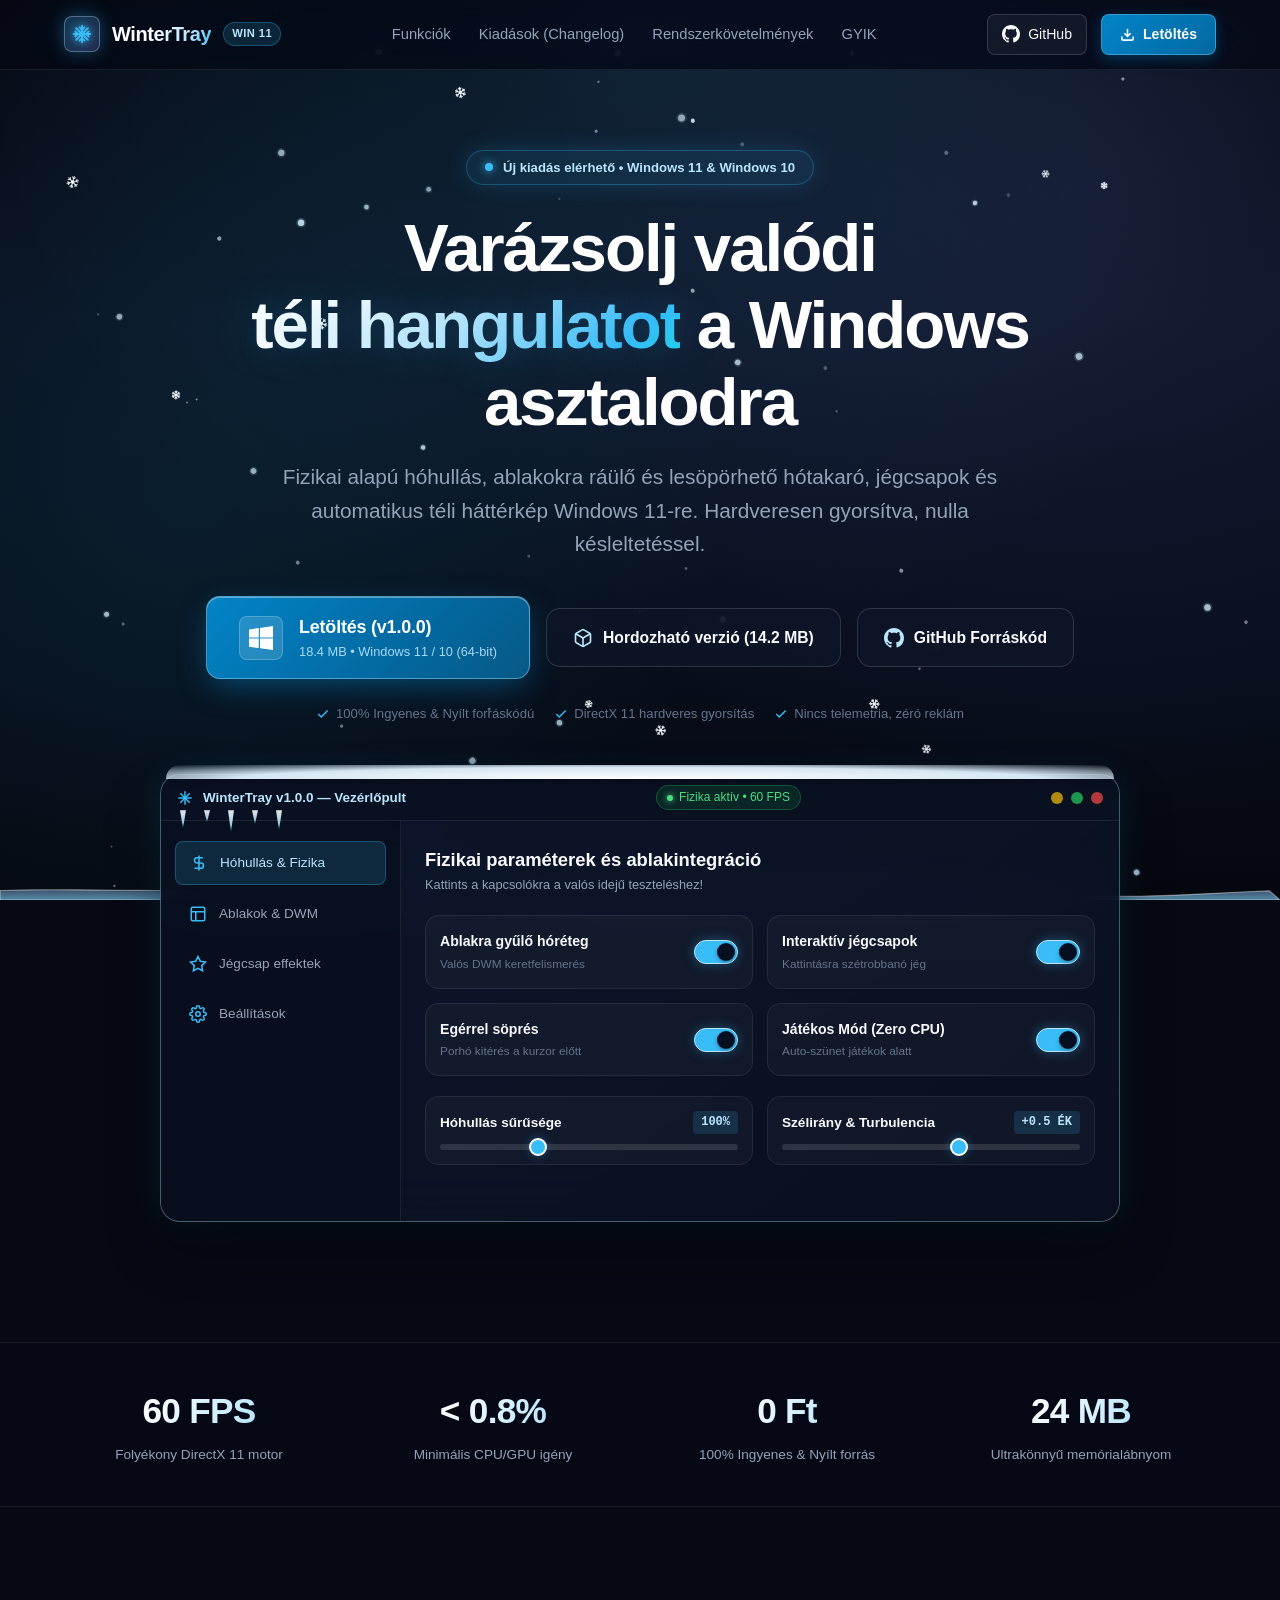
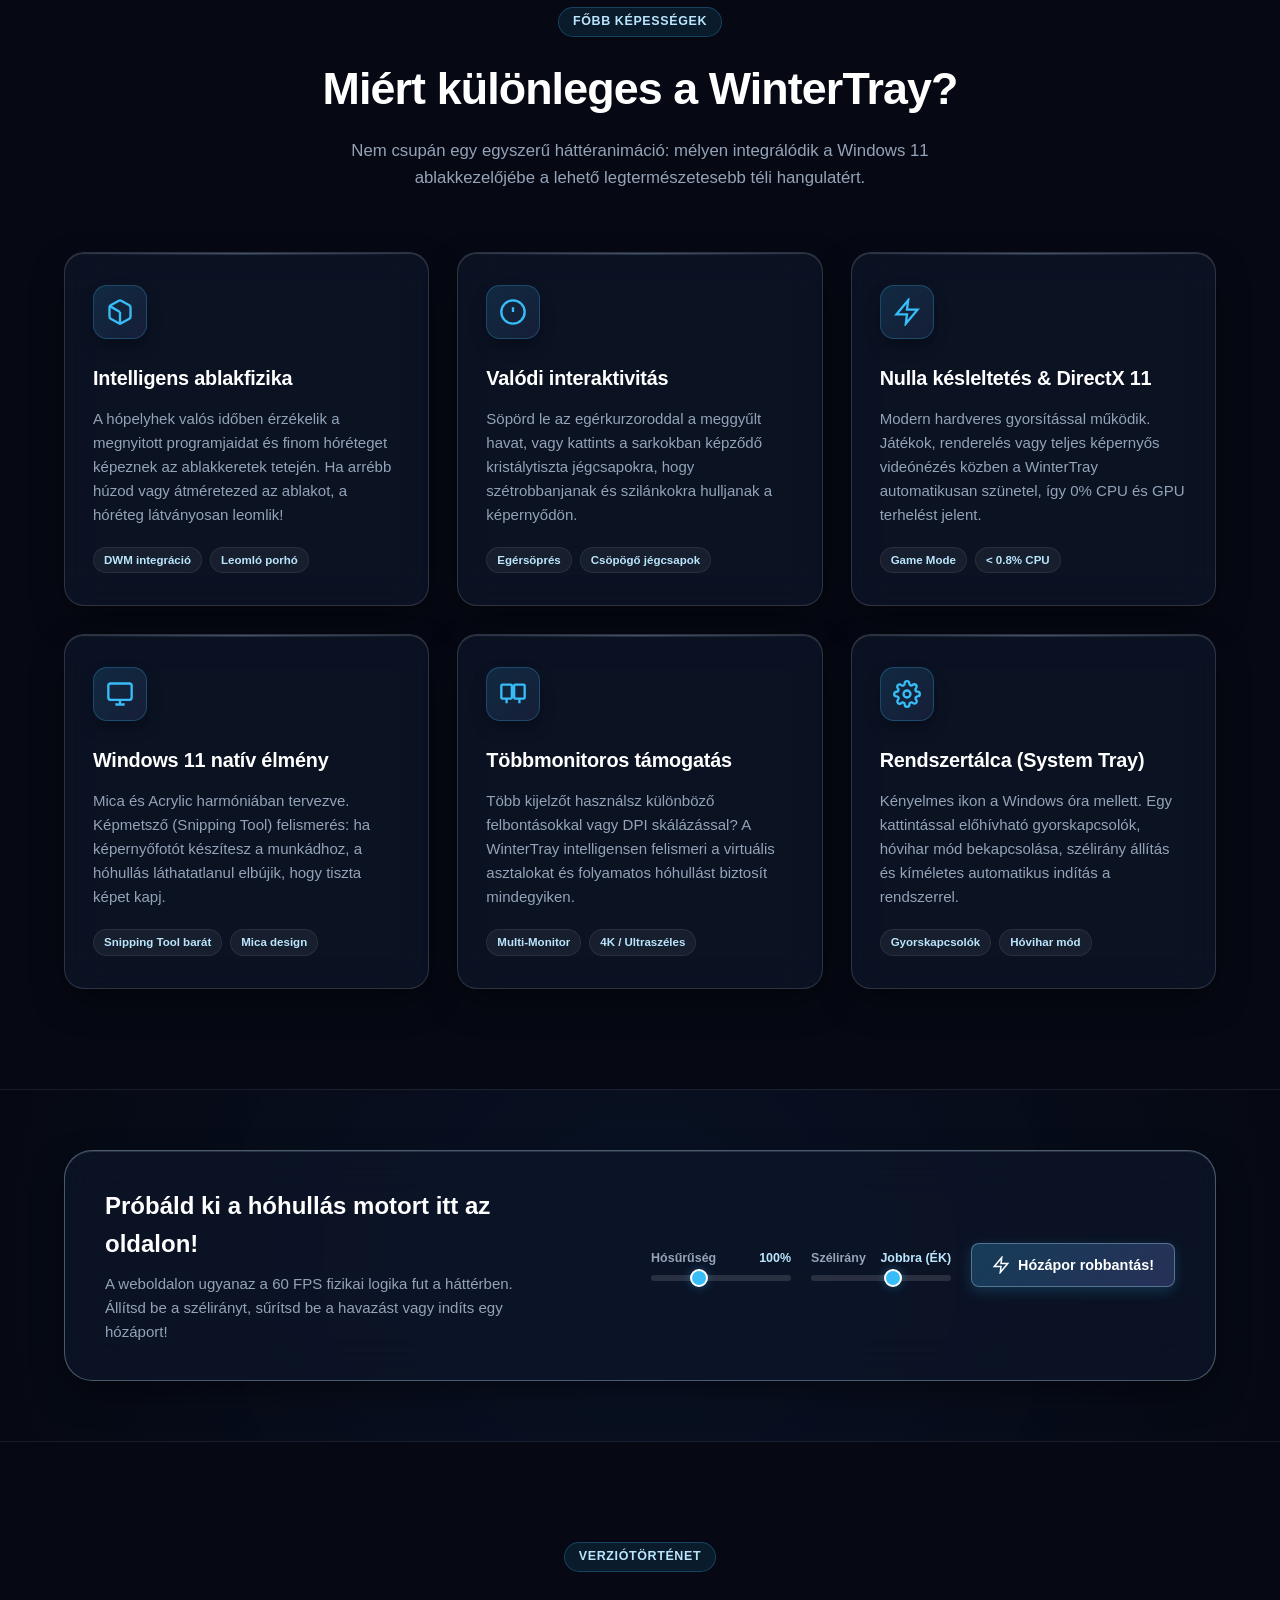
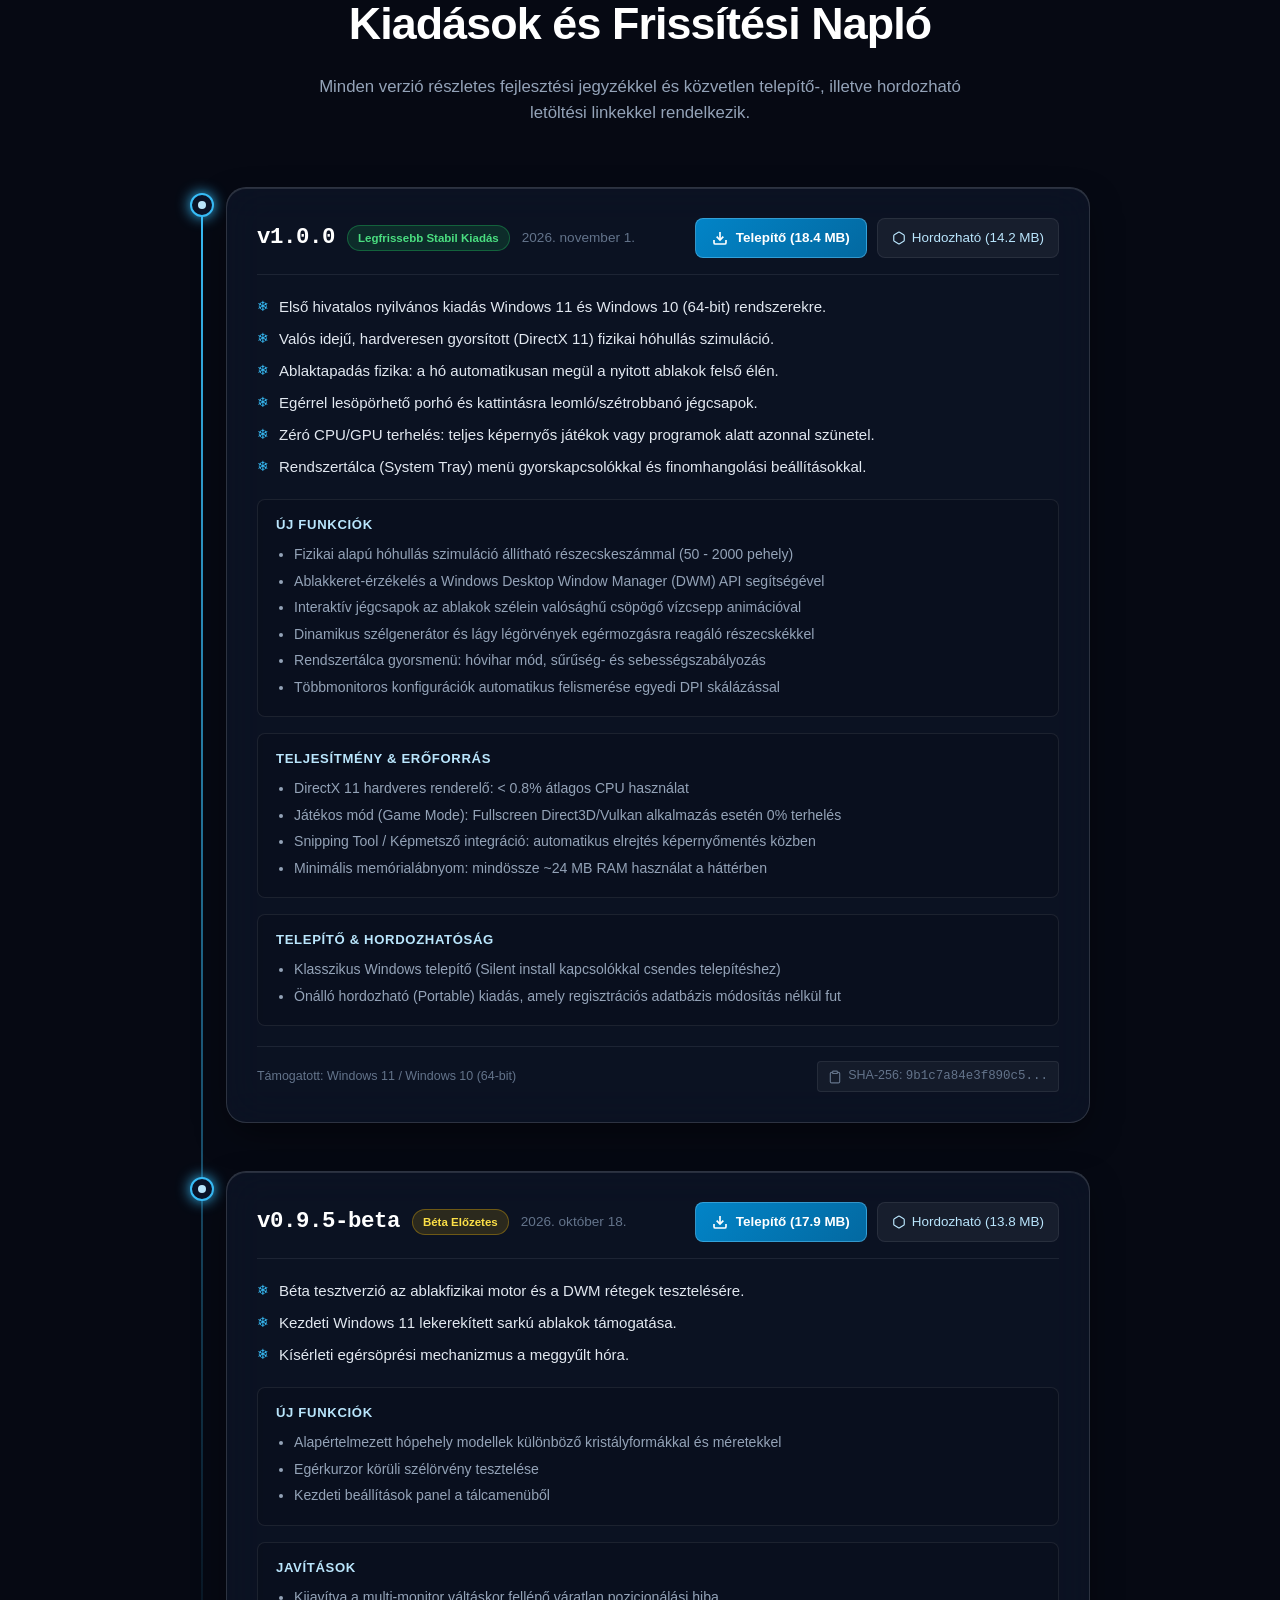
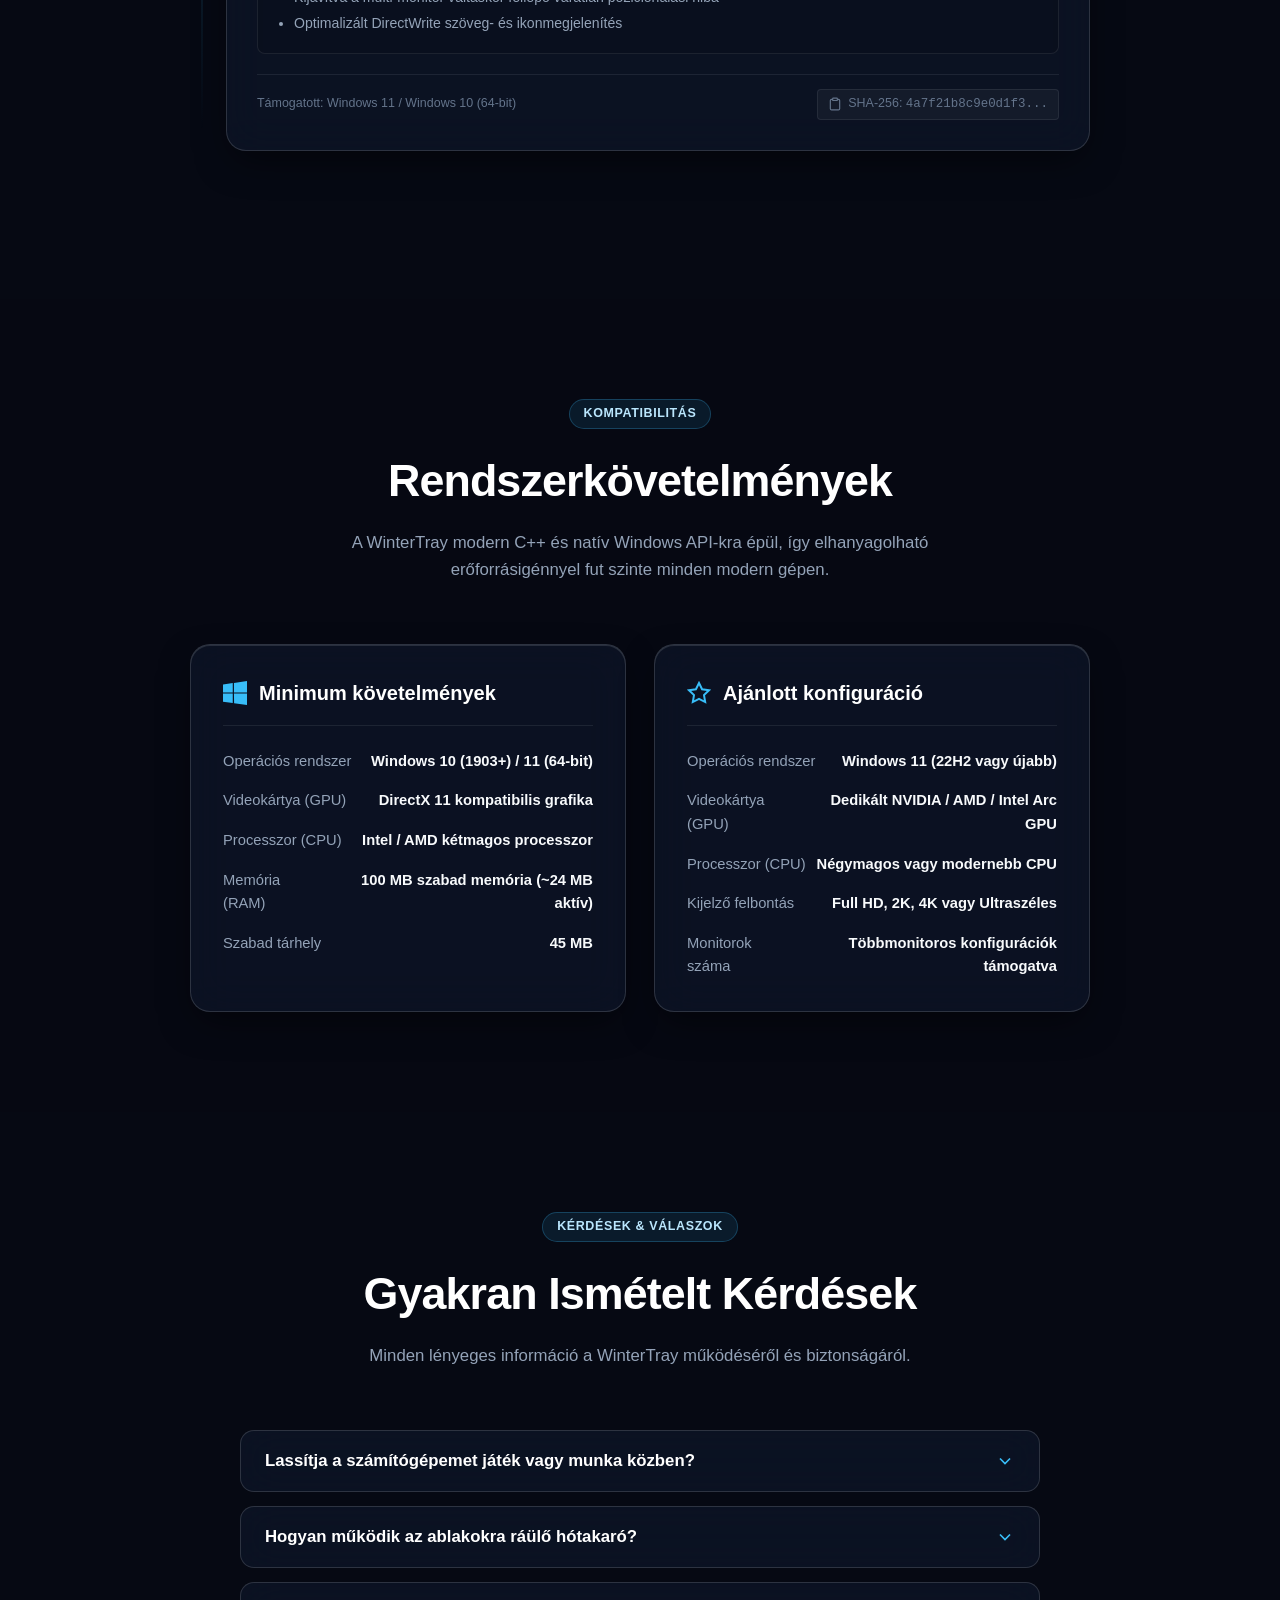
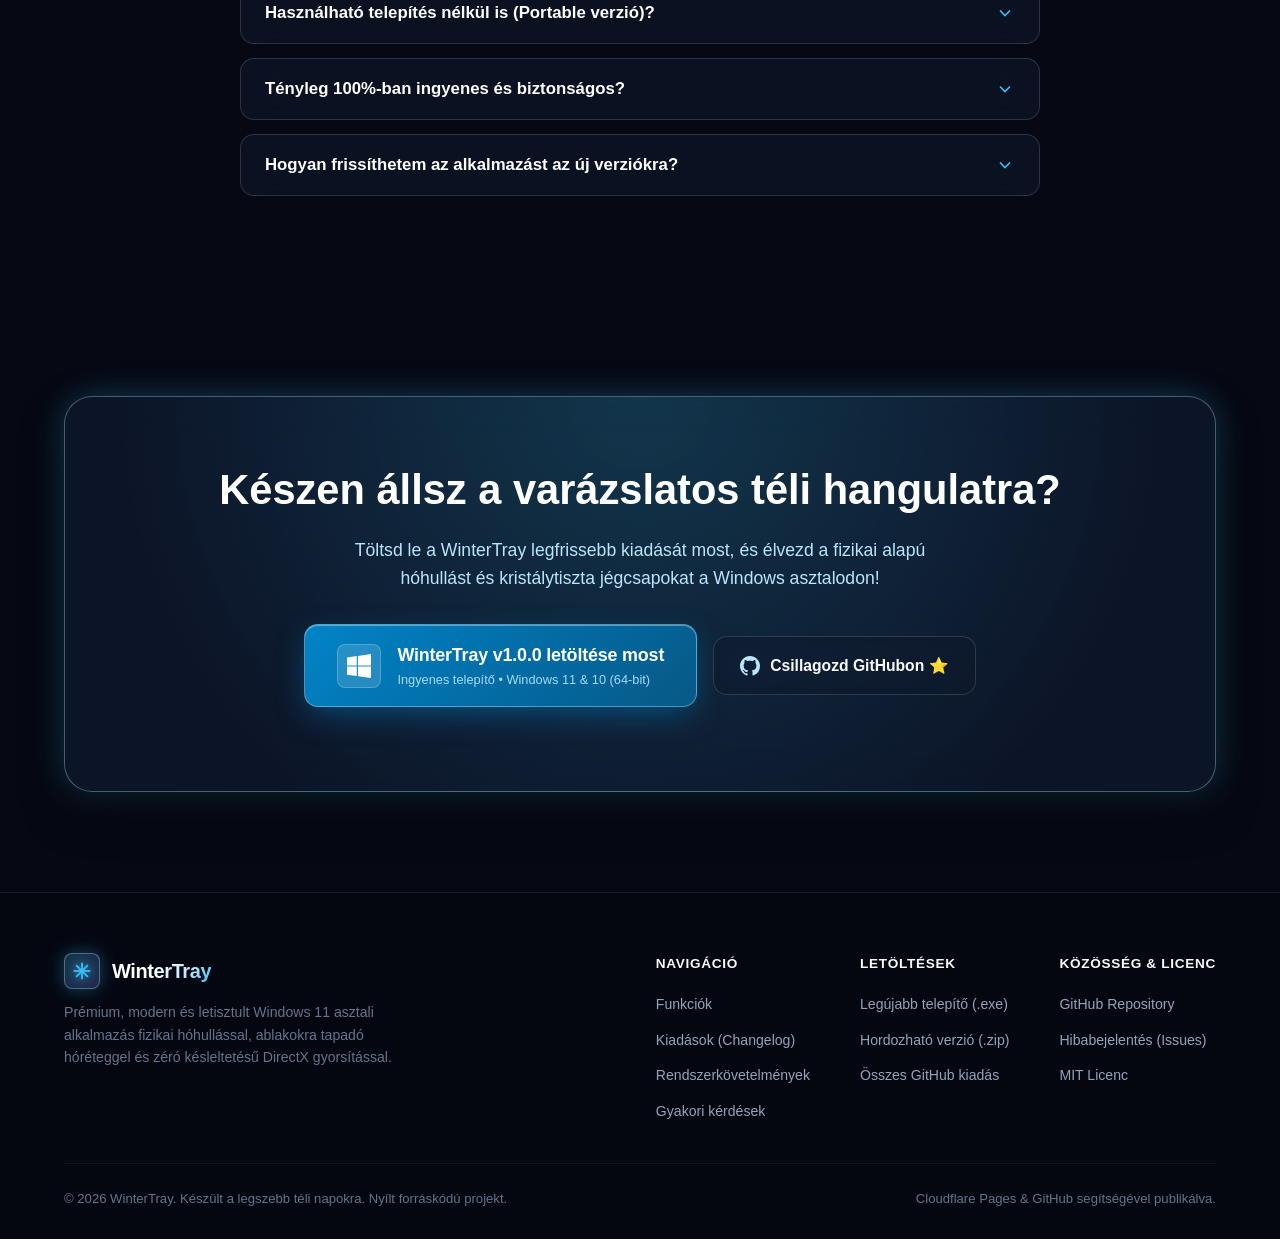
==== index.html @ d333d908 "Initial commit: WinterTray premium showcase and download website" ====
<!DOCTYPE html>
<html lang="hu">
<head>
  <meta charset="UTF-8">
  <meta name="viewport" content="width=device-width, initial-scale=1.0">
  <title>WinterTray — Varázsolj valódi téli hangulatot a Windows asztalodra | Windows 11</title>
  <meta name="description" content="Prémium Windows 11 desktop alkalmazás. Fizikai alapú hóhullás, ablakokra ráülő és lesöpörhető hótakaró, jégcsapok és automatikus téli hangulat. DirectX 11 hardveres gyorsítással, 100% ingyenesen.">
  <meta name="keywords" content="WinterTray, Windows 11 snow app, hóhullás asztalon, téli háttér, DirectX hó, desktop snow, Windows 10 hó, ablakfizika">
  <meta name="author" content="WinterTray Team">

  <!-- Open Graph / Közösségi média -->
  <meta property="og:type" content="website">
  <meta property="og:title" content="WinterTray — Varázsolj valódi téli hangulatot a Windows asztalodra">
  <meta property="og:description" content="Fizikai alapú hóhullás, ablakokra ráülő és lesöpörhető hótakaró, jégcsapok és zéró terhelés játékok alatt.">
  <meta property="og:url" content="https://github.com/baboy0715/wintertray_web">
  <meta property="og:image" content="https://raw.githubusercontent.com/baboy0715/wintertray_web/main/preview.png">
  <meta name="theme-color" content="#060913">

  <!-- Favicon (SVG Hópehely) -->
  <link rel="icon" type="image/svg+xml" href="data:image/svg+xml,%3Csvg xmlns='http://www.w3.org/2000/svg' viewBox='0 0 24 24' fill='none' stroke='%2338bdf8' stroke-width='2' stroke-linecap='round' stroke-linejoin='round'%3E%3Cline x1='12' y1='2' x2='12' y2='22'%3E%3C/line%3E%3Cline x1='2' y1='12' x2='22' y2='12'%3E%3C/line%3E%3Cline x1='4.93' y1='4.93' x2='19.07' y2='19.07'%3E%3C/line%3E%3Cline x1='19.07' y1='4.93' x2='4.93' y2='19.07'%3E%3C/line%3E%3C/svg%3E">

  <!-- Google Fonts: Inter -->
  <link rel="preconnect" href="https://fonts.googleapis.com">
  <link rel="preconnect" href="https://fonts.gstatic.com" crossorigin>
  <link href="https://fonts.googleapis.com/css2?family=Inter:wght@300;400;500;600;700;800&family=JetBrains+Mono:wght@400;600&display=swap" rel="stylesheet">

  <link rel="stylesheet" href="style.css">
</head>
<body>

  <!-- Interaktív 60 FPS HTML5 Canvas háttér-hóhullás -->
  <canvas id="snow-canvas" aria-hidden="true"></canvas>

  <div class="content-wrapper">

    <!-- =========================================================================
         FEJLÉC / NAVIGÁCIÓ
         ========================================================================= -->
    <header class="site-header">
      <div class="container nav-container">
        <a href="#" class="brand-logo" aria-label="WinterTray Főoldal">
          <div class="logo-icon-wrapper">
            <svg viewBox="0 0 24 24" fill="none" stroke="currentColor" stroke-width="2.2" stroke-linecap="round" stroke-linejoin="round">
              <line x1="12" y1="2" x2="12" y2="22"></line>
              <line x1="2" y1="12" x2="22" y2="12"></line>
              <line x1="4.93" y1="4.93" x2="19.07" y2="19.07"></line>
              <line x1="19.07" y1="4.93" x2="4.93" y2="19.07"></line>
              <polyline points="9 4 12 7 15 4"></polyline>
              <polyline points="9 20 12 17 15 20"></polyline>
              <polyline points="4 9 7 12 4 15"></polyline>
              <polyline points="20 9 17 12 20 15"></polyline>
            </svg>
          </div>
          <span class="brand-name">WinterTray</span>
          <span class="brand-badge">Win 11</span>
        </a>

        <nav>
          <ul class="nav-menu" id="nav-menu">
            <li><a href="#features" class="nav-link">Funkciók</a></li>
            <li><a href="#changelog" class="nav-link">Kiadások (Changelog)</a></li>
            <li><a href="#requirements" class="nav-link">Rendszerkövetelmények</a></li>
            <li><a href="#faq" class="nav-link">GYIK</a></li>
          </ul>
        </nav>

        <div class="nav-actions">
          <a href="https://github.com/baboy0715/wintertray_web" target="_blank" rel="noopener" class="btn-github" title="Forráskód a GitHubon">
            <svg width="18" height="18" viewBox="0 0 24 24" fill="currentColor">
              <path d="M12 0C5.37 0 0 5.37 0 12c0 5.31 3.435 9.795 8.205 11.385.6.105.825-.255.825-.57 0-.285-.015-1.23-.015-2.235-3.015.555-3.795-.735-4.035-1.41-.135-.345-.72-1.41-1.23-1.695-.42-.225-1.02-.78-.015-.795.945-.015 1.62.87 1.845 1.23 1.08 1.815 2.805 1.305 3.495.99.105-.78.42-1.305.765-1.605-2.67-.3-5.46-1.335-5.46-5.925 0-1.305.465-2.385 1.23-3.225-.12-.3-.54-1.53.12-3.18 0 0 1.005-.315 3.3 1.23.96-.27 1.98-.405 3-.405s2.04.135 3 .405c2.295-1.56 3.3-1.23 3.3-1.23.66 1.65.24 2.88.12 3.18.765.84 1.23 1.905 1.23 3.225 0 4.605-2.805 5.625-5.475 5.925.435.375.81 1.095.81 2.22 0 1.605-.015 2.895-.015 3.3 0 .315.225.69.825.57A12.02 12.02 0 0024 12c0-6.63-5.37-12-12-12z"/>
            </svg>
            <span>GitHub</span>
          </a>
          <a href="#changelog" id="nav-download-btn" class="btn-nav-download">
            <svg width="15" height="15" viewBox="0 0 24 24" fill="none" stroke="currentColor" stroke-width="2.5">
              <path d="M21 15v4a2 2 0 0 1-2 2H5a2 2 0 0 1-2-2v-4"></path>
              <polyline points="7 10 12 15 17 10"></polyline>
              <line x1="12" y1="15" x2="12" y2="3"></line>
            </svg>
            <span>Letöltés</span>
          </a>
          <button class="mobile-toggle" id="mobile-menu-toggle" aria-label="Menü megnyitása">
            <svg width="22" height="22" viewBox="0 0 24 24" fill="none" stroke="currentColor" stroke-width="2">
              <line x1="3" y1="12" x2="21" y2="12"></line>
              <line x1="3" y1="6" x2="21" y2="6"></line>
              <line x1="3" y1="18" x2="21" y2="18"></line>
            </svg>
          </button>
        </div>
      </div>
    </header>

    <!-- =========================================================================
         HERO BLOKK
         ========================================================================= -->
    <main>
      <section class="hero-section">
        <div class="container">
          <div class="hero-badge-wrapper">
            <div class="hero-pill">
              <span class="pill-pulse"></span>
              <span>Új kiadás elérhető • Windows 11 &amp; Windows 10</span>
            </div>
          </div>

          <h1 class="hero-title">
            Varázsolj valódi <span class="gradient-text">téli hangulatot</span> a Windows asztalodra
          </h1>

          <p class="hero-subtitle">
            Fizikai alapú hóhullás, ablakokra ráülő és lesöpörhető hótakaró, jégcsapok és automatikus téli háttérkép Windows 11-re. Hardveresen gyorsítva, nulla késleltetéssel.
          </p>

          <!-- Fő letöltési gombok -->
          <div class="hero-cta-group">
            <a href="https://github.com/baboy0715/wintertray_web/releases/download/v1.0.0/WinterTray-Setup.exe" id="hero-download-btn" class="btn-primary-download">
              <div class="download-icon-box">
                <!-- Windows Logo -->
                <svg viewBox="0 0 24 24" fill="currentColor">
                  <path d="M0 3.449L9.75 2.1v9.451H0m10.949-9.602L24 0v11.4H10.949M0 12.6h9.75v9.451L0 20.699M10.949 12.6H24V24l-12.901-1.8"/>
                </svg>
              </div>
              <div class="download-text-box">
                <span class="download-label" id="hero-version-label">Letöltés (v1.0.0)</span>
                <span class="download-meta" id="hero-size-label">18.4 MB • Windows 11 / 10 (64-bit)</span>
              </div>
            </a>

            <a href="https://github.com/baboy0715/wintertray_web/releases/download/v1.0.0/WinterTray-Portable.zip" id="hero-portable-btn" class="btn-secondary" title="Nem igényel telepítést, hordozható ZIP archívum">
              <svg viewBox="0 0 24 24" fill="none" stroke="currentColor" stroke-width="2">
                <path d="M21 16V8a2 2 0 0 0-1-1.73l-7-4a2 2 0 0 0-2 0l-7 4A2 2 0 0 0 3 8v8a2 2 0 0 0 1 1.73l7 4a2 2 0 0 0 2 0l7-4A2 2 0 0 0 21 16z"></path>
                <polyline points="3.27 6.96 12 12.01 20.73 6.96"></polyline>
                <line x1="12" y1="22.08" x2="12" y2="12"></line>
              </svg>
              <span>Hordozható verzió <span id="hero-portable-size">(14.2 MB)</span></span>
            </a>

            <a href="https://github.com/baboy0715/wintertray_web" target="_blank" rel="noopener" class="btn-secondary">
              <svg viewBox="0 0 24 24" fill="currentColor">
                <path d="M12 0C5.37 0 0 5.37 0 12c0 5.31 3.435 9.795 8.205 11.385.6.105.825-.255.825-.57 0-.285-.015-1.23-.015-2.235-3.015.555-3.795-.735-4.035-1.41-.135-.345-.72-1.41-1.23-1.695-.42-.225-1.02-.78-.015-.795.945-.015 1.62.87 1.845 1.23 1.08 1.815 2.805 1.305 3.495.99.105-.78.42-1.305.765-1.605-2.67-.3-5.46-1.335-5.46-5.925 0-1.305.465-2.385 1.23-3.225-.12-.3-.54-1.53.12-3.18 0 0 1.005-.315 3.3 1.23.96-.27 1.98-.405 3-.405s2.04.135 3 .405c2.295-1.56 3.3-1.23 3.3-1.23.66 1.65.24 2.88.12 3.18.765.84 1.23 1.905 1.23 3.225 0 4.605-2.805 5.625-5.475 5.925.435.375.81 1.095.81 2.22 0 1.605-.015 2.895-.015 3.3 0 .315.225.69.825.57A12.02 12.02 0 0024 12c0-6.63-5.37-12-12-12z"/>
              </svg>
              <span>GitHub Forráskód</span>
            </a>
          </div>

          <div class="hero-quick-meta">
            <span>
              <svg viewBox="0 0 24 24" fill="none" stroke="currentColor" stroke-width="2.5"><polyline points="20 6 9 17 4 12"></polyline></svg>
              100% Ingyenes &amp; Nyílt forráskódú
            </span>
            <span>
              <svg viewBox="0 0 24 24" fill="none" stroke="currentColor" stroke-width="2.5"><polyline points="20 6 9 17 4 12"></polyline></svg>
              DirectX 11 hardveres gyorsítás
            </span>
            <span>
              <svg viewBox="0 0 24 24" fill="none" stroke="currentColor" stroke-width="2.5"><polyline points="20 6 9 17 4 12"></polyline></svg>
              Nincs telemetria, zéró reklám
            </span>
          </div>

          <!-- =========================================================================
               WINDOWS 11 ALKALMAZÁS MOCK-UP KERET
               ========================================================================= -->
          <div class="mockup-wrapper">
            <!-- Valósághű hótakaró és jégcsap rétegek a mockupon -->
            <div class="snow-cap" title="Valós időben az ablakok tetején megülő hóréteg"></div>
            <div class="icicles-decor" title="Kattints a jégcsapokra!">
              <div class="icicle"></div>
              <div class="icicle"></div>
              <div class="icicle"></div>
              <div class="icicle"></div>
              <div class="icicle"></div>
            </div>

            <div class="app-mockup">
              <!-- Windows 11 Fejléc -->
              <div class="mockup-titlebar">
                <div class="titlebar-brand">
                  <svg viewBox="0 0 24 24" fill="none" stroke="currentColor" stroke-width="2.2">
                    <line x1="12" y1="2" x2="12" y2="22"></line>
                    <line x1="2" y1="12" x2="22" y2="12"></line>
                    <line x1="4.93" y1="4.93" x2="19.07" y2="19.07"></line>
                    <line x1="19.07" y1="4.93" x2="4.93" y2="19.07"></line>
                  </svg>
                  <span>WinterTray v1.0.0 — Vezérlőpult</span>
                </div>
                <div class="titlebar-status">
                  <span class="status-dot"></span>
                  <span>Fizika aktív • 60 FPS</span>
                </div>
                <div class="caption-buttons">
                  <div class="caption-btn minimize"></div>
                  <div class="caption-btn maximize"></div>
                  <div class="caption-btn close"></div>
                </div>
              </div>

              <!-- Mockup Belső -->
              <div class="mockup-body">
                <aside class="mockup-sidebar">
                  <div class="sidebar-item active">
                    <svg viewBox="0 0 24 24" fill="none" stroke="currentColor" stroke-width="2"><path d="M12 2v20M17 5H9.5a3.5 3.5 0 0 0 0 7h5a3.5 3.5 0 0 1 0 7H6"/></svg>
                    <span>Hóhullás &amp; Fizika</span>
                  </div>
                  <div class="sidebar-item">
                    <svg viewBox="0 0 24 24" fill="none" stroke="currentColor" stroke-width="2"><rect x="3" y="3" width="18" height="18" rx="2" ry="2"></rect><line x1="3" y1="9" x2="21" y2="9"></line><line x1="9" y1="21" x2="9" y2="9"></line></svg>
                    <span>Ablakok &amp; DWM</span>
                  </div>
                  <div class="sidebar-item">
                    <svg viewBox="0 0 24 24" fill="none" stroke="currentColor" stroke-width="2"><polygon points="12 2 15.09 8.26 22 9.27 17 14.14 18.18 21.02 12 17.77 5.82 21.02 7 14.14 2 9.27 8.91 8.26 12 2"></polygon></svg>
                    <span>Jégcsap effektek</span>
                  </div>
                  <div class="sidebar-item">
                    <svg viewBox="0 0 24 24" fill="none" stroke="currentColor" stroke-width="2"><circle cx="12" cy="12" r="3"></circle><path d="M19.4 15a1.65 1.65 0 0 0 .33 1.82l.06.06a2 2 0 0 1 0 2.83 2 2 0 0 1-2.83 0l-.06-.06a1.65 1.65 0 0 0-1.82-.33 1.65 1.65 0 0 0-1 1.51V21a2 2 0 0 1-2 2 2 2 0 0 1-2-2v-.09A1.65 1.65 0 0 0 9 19.4a1.65 1.65 0 0 0-1.82.33l-.06.06a2 2 0 0 1-2.83 0 2 2 0 0 1 0-2.83l.06-.06a1.65 1.65 0 0 0 .33-1.82 1.65 1.65 0 0 0-1.51-1H3a2 2 0 0 1-2-2 2 2 0 0 1 2-2h.09A1.65 1.65 0 0 0 4.6 9a1.65 1.65 0 0 0-.33-1.82l-.06-.06a2 2 0 0 1 0-2.83 2 2 0 0 1 2.83 0l.06.06a1.65 1.65 0 0 0 1.82.33H9a1.65 1.65 0 0 0 1-1.51V3a2 2 0 0 1 2-2 2 2 0 0 1 2 2v.09a1.65 1.65 0 0 0 1 1.51 1.65 1.65 0 0 0 1.82-.33l.06-.06a2 2 0 0 1 2.83 0 2 2 0 0 1 0 2.83l-.06.06a1.65 1.65 0 0 0-.33 1.82V9a1.65 1.65 0 0 0 1.51 1H21a2 2 0 0 1 2 2 2 2 0 0 1-2 2h-.09a1.65 1.65 0 0 0-1.51 1z"></path></svg>
                    <span>Beállítások</span>
                  </div>
                </aside>

                <div class="mockup-content">
                  <div class="mockup-header-title">
                    <div>
                      <h4>Fizikai paraméterek és ablakintegráció</h4>
                      <p>Kattints a kapcsolókra a valós idejű teszteléshez!</p>
                    </div>
                  </div>

                  <!-- Windows 11 Fluent Toggles -->
                  <div class="mockup-settings-grid">
                    <div class="setting-card">
                      <div class="setting-info">
                        <span class="setting-name">Ablakra gyűlő hóréteg</span>
                        <span class="setting-desc">Valós DWM keretfelismerés</span>
                      </div>
                      <div class="w11-toggle checked" data-feature="snow-cap" title="Kattints a kapcsolásra">
                        <div class="w11-toggle-thumb"></div>
                      </div>
                    </div>

                    <div class="setting-card">
                      <div class="setting-info">
                        <span class="setting-name">Interaktív jégcsapok</span>
                        <span class="setting-desc">Kattintásra szétrobbanó jég</span>
                      </div>
                      <div class="w11-toggle checked" data-feature="icicles" title="Kattints a kapcsolásra">
                        <div class="w11-toggle-thumb"></div>
                      </div>
                    </div>

                    <div class="setting-card">
                      <div class="setting-info">
                        <span class="setting-name">Egérrel söprés</span>
                        <span class="setting-desc">Porhó kitérés a kurzor előtt</span>
                      </div>
                      <div class="w11-toggle checked" data-feature="mouse-brush" title="Kattints a kapcsolásra">
                        <div class="w11-toggle-thumb"></div>
                      </div>
                    </div>

                    <div class="setting-card">
                      <div class="setting-info">
                        <span class="setting-name">Játékos Mód (Zero CPU)</span>
                        <span class="setting-desc">Auto-szünet játékok alatt</span>
                      </div>
                      <div class="w11-toggle checked" data-feature="game-mode" title="Kattints a kapcsolásra">
                        <div class="w11-toggle-thumb"></div>
                      </div>
                    </div>
                  </div>

                  <!-- Interaktív Csúszkák -->
                  <div class="mockup-settings-grid">
                    <div class="slider-control-card">
                      <div class="slider-top-row">
                        <span>Hóhullás sűrűsége</span>
                        <span class="slider-val-tag" id="mockup-speed-val">100%</span>
                      </div>
                      <input type="range" class="w11-slider" id="mockup-speed-slider" min="0.3" max="2.5" step="0.1" value="1.0">
                    </div>

                    <div class="slider-control-card">
                      <div class="slider-top-row">
                        <span>Szélirány &amp; Turbulencia</span>
                        <span class="slider-val-tag" id="mockup-wind-val">+0.5 ÉK</span>
                      </div>
                      <input type="range" class="w11-slider" id="mockup-wind-slider" min="-3.0" max="3.0" step="0.2" value="0.5">
                    </div>
                  </div>

                </div>
              </div>
            </div>
          </div>

        </div>
      </section>

      <!-- =========================================================================
           METRIKA / STATISZTIKA SÁV
           ========================================================================= -->
      <section class="stats-strip">
        <div class="container">
          <div class="stats-grid">
            <div class="stat-item">
              <span class="stat-number">60 FPS</span>
              <span class="stat-desc">Folyékony DirectX 11 motor</span>
            </div>
            <div class="stat-item">
              <span class="stat-number">&lt; 0.8%</span>
              <span class="stat-desc">Minimális CPU/GPU igény</span>
            </div>
            <div class="stat-item">
              <span class="stat-number">0 Ft</span>
              <span class="stat-desc">100% Ingyenes &amp; Nyílt forrás</span>
            </div>
            <div class="stat-item">
              <span class="stat-number">24 MB</span>
              <span class="stat-desc">Ultrakönnyű memórialábnyom</span>
            </div>
          </div>
        </div>
      </section>

      <!-- =========================================================================
           FUNKCIÓK SZEKCIÓ (GLASSMORPHISM KÁRTYÁK)
           ========================================================================= -->
      <section id="features" class="section-padding">
        <div class="container">
          <div class="section-header">
            <div class="section-pill">Főbb képességek</div>
            <h2 class="section-title">Miért különleges a WinterTray?</h2>
            <p class="section-subtitle">
              Nem csupán egy egyszerű háttéranimáció: mélyen integrálódik a Windows 11 ablakkezelőjébe a lehető legtermészetesebb téli hangulatért.
            </p>
          </div>

          <div class="features-grid">
            <!-- 1. Intelligens fizika -->
            <div class="feature-card">
              <div class="feature-icon-wrapper">
                <svg viewBox="0 0 24 24" fill="none" stroke="currentColor" stroke-width="2">
                  <path d="M21 16V8a2 2 0 0 0-1-1.73l-7-4a2 2 0 0 0-2 0l-7 4A2 2 0 0 0 3 8v8a2 2 0 0 0 1 1.73l7 4a2 2 0 0 0 2 0l7-4A2 2 0 0 0 21 16z"></path>
                  <line x1="3.27" y1="6.96" x2="12" y2="12.01"></line>
                  <line x1="12" y1="22.08" x2="12" y2="12"></line>
                </svg>
              </div>
              <h3>Intelligens ablakfizika</h3>
              <p>
                A hópelyhek valós időben érzékelik a megnyitott programjaidat és finom hóréteget képeznek az ablakkeretek tetején. Ha arrébb húzod vagy átméretezed az ablakot, a hóréteg látványosan leomlik!
              </p>
              <div class="feature-tag-list">
                <span class="feature-tag">DWM integráció</span>
                <span class="feature-tag">Leomló porhó</span>
              </div>
            </div>

            <!-- 2. Interaktivitás -->
            <div class="feature-card">
              <div class="feature-icon-wrapper">
                <svg viewBox="0 0 24 24" fill="none" stroke="currentColor" stroke-width="2">
                  <circle cx="12" cy="12" r="10"></circle>
                  <line x1="12" y1="8" x2="12" y2="12"></line>
                  <line x1="12" y1="16" x2="12.01" y2="16"></line>
                </svg>
              </div>
              <h3>Valódi interaktivitás</h3>
              <p>
                Söpörd le az egérkurzoroddal a meggyűlt havat, vagy kattints a sarkokban képződő kristálytiszta jégcsapokra, hogy szétrobbanjanak és szilánkokra hulljanak a képernyődön.
              </p>
              <div class="feature-tag-list">
                <span class="feature-tag">Egérsöprés</span>
                <span class="feature-tag">Csöpögő jégcsapok</span>
              </div>
            </div>

            <!-- 3. Nulla késleltetés -->
            <div class="feature-card">
              <div class="feature-icon-wrapper">
                <svg viewBox="0 0 24 24" fill="none" stroke="currentColor" stroke-width="2">
                  <polygon points="13 2 3 14 12 14 11 22 21 10 12 10 13 2"></polygon>
                </svg>
              </div>
              <h3>Nulla késleltetés &amp; DirectX 11</h3>
              <p>
                Modern hardveres gyorsítással működik. Játékok, renderelés vagy teljes képernyős videónézés közben a WinterTray automatikusan szünetel, így 0% CPU és GPU terhelést jelent.
              </p>
              <div class="feature-tag-list">
                <span class="feature-tag">Game Mode</span>
                <span class="feature-tag">&lt; 0.8% CPU</span>
              </div>
            </div>

            <!-- 4. Windows 11 natív élmény -->
            <div class="feature-card">
              <div class="feature-icon-wrapper">
                <svg viewBox="0 0 24 24" fill="none" stroke="currentColor" stroke-width="2">
                  <rect x="2" y="3" width="20" height="14" rx="2" ry="2"></rect>
                  <line x1="8" y1="21" x2="16" y2="21"></line>
                  <line x1="12" y1="17" x2="12" y2="21"></line>
                </svg>
              </div>
              <h3>Windows 11 natív élmény</h3>
              <p>
                Mica és Acrylic harmóniában tervezve. Képmetsző (Snipping Tool) felismerés: ha képernyőfotót készítesz a munkádhoz, a hóhullás láthatatlanul elbújik, hogy tiszta képet kapj.
              </p>
              <div class="feature-tag-list">
                <span class="feature-tag">Snipping Tool barát</span>
                <span class="feature-tag">Mica design</span>
              </div>
            </div>

            <!-- 5. Többmonitoros támogatás -->
            <div class="feature-card">
              <div class="feature-icon-wrapper">
                <svg viewBox="0 0 24 24" fill="none" stroke="currentColor" stroke-width="2">
                  <rect x="2" y="4" width="9" height="12" rx="1"></rect>
                  <rect x="13" y="4" width="9" height="12" rx="1"></rect>
                  <line x1="6.5" y1="16" x2="6.5" y2="20"></line>
                  <line x1="17.5" y1="16" x2="17.5" y2="20"></line>
                </svg>
              </div>
              <h3>Többmonitoros támogatás</h3>
              <p>
                Több kijelzőt használsz különböző felbontásokkal vagy DPI skálázással? A WinterTray intelligensen felismeri a virtuális asztalokat és folyamatos hóhullást biztosít mindegyiken.
              </p>
              <div class="feature-tag-list">
                <span class="feature-tag">Multi-Monitor</span>
                <span class="feature-tag">4K / Ultraszéles</span>
              </div>
            </div>

            <!-- 6. Rendszertálca integráció -->
            <div class="feature-card">
              <div class="feature-icon-wrapper">
                <svg viewBox="0 0 24 24" fill="none" stroke="currentColor" stroke-width="2">
                  <circle cx="12" cy="12" r="3"></circle>
                  <path d="M19.4 15a1.65 1.65 0 0 0 .33 1.82l.06.06a2 2 0 0 1 0 2.83 2 2 0 0 1-2.83 0l-.06-.06a1.65 1.65 0 0 0-1.82-.33 1.65 1.65 0 0 0-1 1.51V21a2 2 0 0 1-2 2 2 2 0 0 1-2-2v-.09A1.65 1.65 0 0 0 9 19.4a1.65 1.65 0 0 0-1.82.33l-.06.06a2 2 0 0 1-2.83 0 2 2 0 0 1 0-2.83l.06-.06a1.65 1.65 0 0 0 .33-1.82 1.65 1.65 0 0 0-1.51-1H3a2 2 0 0 1-2-2 2 2 0 0 1 2-2h.09A1.65 1.65 0 0 0 4.6 9a1.65 1.65 0 0 0-.33-1.82l-.06-.06a2 2 0 0 1 0-2.83 2 2 0 0 1 2.83 0l.06.06a1.65 1.65 0 0 0 1.82.33H9a1.65 1.65 0 0 0 1-1.51V3a2 2 0 0 1 2-2 2 2 0 0 1 2 2v.09a1.65 1.65 0 0 0 1 1.51 1.65 1.65 0 0 0 1.82-.33l.06-.06a2 2 0 0 1 2.83 0 2 2 0 0 1 0 2.83l-.06.06a1.65 1.65 0 0 0-.33 1.82V9a1.65 1.65 0 0 0 1.51 1H21a2 2 0 0 1 2 2 2 2 0 0 1-2 2h-.09a1.65 1.65 0 0 0-1.51 1z"></path>
                </svg>
              </div>
              <h3>Rendszertálca (System Tray)</h3>
              <p>
                Kényelmes ikon a Windows óra mellett. Egy kattintással előhívható gyorskapcsolók, hóvihar mód bekapcsolása, szélirány állítás és kíméletes automatikus indítás a rendszerrel.
              </p>
              <div class="feature-tag-list">
                <span class="feature-tag">Gyorskapcsolók</span>
                <span class="feature-tag">Hóvihar mód</span>
              </div>
            </div>
          </div>
        </div>
      </section>

      <!-- =========================================================================
           INTERAKTÍV HÓ-JÁTSZÓTÉR (SNOW PLAYGROUND)
           ========================================================================= -->
      <section class="playground-section">
        <div class="container">
          <div class="playground-card">
            <div class="playground-info">
              <h3>Próbáld ki a hóhullás motort itt az oldalon!</h3>
              <p>
                A weboldalon ugyanaz a 60 FPS fizikai logika fut a háttérben. Állítsd be a szélirányt, sűrítsd be a havazást vagy indíts egy hózáport!
              </p>
            </div>

            <div class="playground-controls">
              <div class="pg-control-group">
                <span class="pg-control-label">
                  <span>Hósűrűség</span>
                  <span id="pg-density-val" style="color: var(--ice-light);">100%</span>
                </span>
                <input type="range" class="w11-slider" id="pg-density" min="0.3" max="2.5" step="0.1" value="1.0">
              </div>

              <div class="pg-control-group">
                <span class="pg-control-label">
                  <span>Szélirány</span>
                  <span id="pg-wind-val" style="color: var(--ice-light);">Jobbra (ÉK)</span>
                </span>
                <input type="range" class="w11-slider" id="pg-wind" min="-3.0" max="3.0" step="0.2" value="0.5">
              </div>

              <button id="btn-trigger-flurry" class="btn-flurry">
                <svg width="18" height="18" viewBox="0 0 24 24" fill="none" stroke="currentColor" stroke-width="2"><path d="M13 2L3 14h9l-1 8 10-12h-9l1-8z"></path></svg>
                <span>Hózápor robbantás!</span>
              </button>
            </div>
          </div>
        </div>
      </section>

      <!-- =========================================================================
           VERZIÓTÖRTÉNET & KIADÁSOK (CHANGELOG) SZEKCIÓ
           ========================================================================= -->
      <section id="changelog" class="section-padding changelog-section">
        <div class="container">
          <div class="section-header">
            <div class="section-pill">Verziótörténet</div>
            <h2 class="section-title">Kiadások és Frissítési Napló</h2>
            <p class="section-subtitle">
              Minden verzió részletes fejlesztési jegyzékkel és közvetlen telepítő-, illetve hordozható letöltési linkekkel rendelkezik.
            </p>
          </div>

          <!-- Dinamikusan generált kiadás lista a releases.js alapján -->
          <div class="timeline-container" id="changelog-timeline">
            <!-- Tartalék statikus markup, amíg a JavaScript inicializál -->
            <div class="timeline-item">
              <div class="timeline-node"><div class="timeline-node-inner"></div></div>
              <div class="timeline-card">
                <div class="release-header">
                  <div class="release-title-group">
                    <span class="release-version">v1.0.0</span>
                    <span class="release-badge">Legfrissebb Kiadás</span>
                    <span class="release-date">2026. november 1.</span>
                  </div>
                  <div class="release-download-group">
                    <a href="https://github.com/baboy0715/wintertray_web/releases/download/v1.0.0/WinterTray-Setup.exe" class="btn-release-dl">
                      Telepítő (18.4 MB)
                    </a>
                  </div>
                </div>
                <ul class="release-highlights">
                  <li>Első hivatalos nyilvános kiadás Windows 11 és Windows 10 (64-bit) rendszerekre.</li>
                  <li>Valós idejű, hardveresen gyorsított (DirectX 11) fizikai hóhullás.</li>
                  <li>Ablakok tetején megülő hóréteg és leomló fizika.</li>
                </ul>
              </div>
            </div>
          </div>

        </div>
      </section>

      <!-- =========================================================================
           RENDSZERKÖVETELMÉNYEK
           ========================================================================= -->
      <section id="requirements" class="section-padding" style="background: rgba(6, 9, 19, 0.5);">
        <div class="container">
          <div class="section-header">
            <div class="section-pill">Kompatibilitás</div>
            <h2 class="section-title">Rendszerkövetelmények</h2>
            <p class="section-subtitle">
              A WinterTray modern C++ és natív Windows API-kra épül, így elhanyagolható erőforrásigénnyel fut szinte minden modern gépen.
            </p>
          </div>

          <div class="req-grid">
            <div class="req-card">
              <div class="req-card-header">
                <svg viewBox="0 0 24 24" fill="currentColor">
                  <path d="M0 3.449L9.75 2.1v9.451H0m10.949-9.602L24 0v11.4H10.949M0 12.6h9.75v9.451L0 20.699M10.949 12.6H24V24l-12.901-1.8"/>
                </svg>
                <h3>Minimum követelmények</h3>
              </div>
              <div class="req-list">
                <div class="req-row">
                  <span class="req-label">Operációs rendszer</span>
                  <span class="req-val">Windows 10 (1903+) / 11 (64-bit)</span>
                </div>
                <div class="req-row">
                  <span class="req-label">Videokártya (GPU)</span>
                  <span class="req-val">DirectX 11 kompatibilis grafika</span>
                </div>
                <div class="req-row">
                  <span class="req-label">Processzor (CPU)</span>
                  <span class="req-val">Intel / AMD kétmagos processzor</span>
                </div>
                <div class="req-row">
                  <span class="req-label">Memória (RAM)</span>
                  <span class="req-val">100 MB szabad memória (~24 MB aktív)</span>
                </div>
                <div class="req-row">
                  <span class="req-label">Szabad tárhely</span>
                  <span class="req-val">45 MB</span>
                </div>
              </div>
            </div>

            <div class="req-card">
              <div class="req-card-header">
                <svg viewBox="0 0 24 24" fill="none" stroke="currentColor" stroke-width="2">
                  <polygon points="12 2 15.09 8.26 22 9.27 17 14.14 18.18 21.02 12 17.77 5.82 21.02 7 14.14 2 9.27 8.91 8.26 12 2"></polygon>
                </svg>
                <h3>Ajánlott konfiguráció</h3>
              </div>
              <div class="req-list">
                <div class="req-row">
                  <span class="req-label">Operációs rendszer</span>
                  <span class="req-val">Windows 11 (22H2 vagy újabb)</span>
                </div>
                <div class="req-row">
                  <span class="req-label">Videokártya (GPU)</span>
                  <span class="req-val">Dedikált NVIDIA / AMD / Intel Arc GPU</span>
                </div>
                <div class="req-row">
                  <span class="req-label">Processzor (CPU)</span>
                  <span class="req-val">Négymagos vagy modernebb CPU</span>
                </div>
                <div class="req-row">
                  <span class="req-label">Kijelző felbontás</span>
                  <span class="req-val">Full HD, 2K, 4K vagy Ultraszéles</span>
                </div>
                <div class="req-row">
                  <span class="req-label">Monitorok száma</span>
                  <span class="req-val">Többmonitoros konfigurációk támogatva</span>
                </div>
              </div>
            </div>
          </div>
        </div>
      </section>

      <!-- =========================================================================
           GYAKRAN ISMÉTELT KÉRDÉSEK (FAQ)
           ========================================================================= -->
      <section id="faq" class="section-padding">
        <div class="container">
          <div class="section-header">
            <div class="section-pill">Kérdések &amp; Válaszok</div>
            <h2 class="section-title">Gyakran Ismételt Kérdések</h2>
            <p class="section-subtitle">
              Minden lényeges információ a WinterTray működéséről és biztonságáról.
            </p>
          </div>

          <div class="faq-list">
            <div class="faq-item">
              <button class="faq-question">
                <span>Lassítja a számítógépemet játék vagy munka közben?</span>
                <svg viewBox="0 0 24 24" fill="none" stroke="currentColor" stroke-width="2"><polyline points="6 9 12 15 18 9"></polyline></svg>
              </button>
              <div class="faq-answer">
                <div class="faq-answer-inner">
                  Nem. A WinterTray beépített <strong>Game Mode</strong> funkcióval rendelkezik: amint bármilyen teljes képernyős játékot vagy alkalmazást (pl. Blender, videovágó) indítasz el, a hóhullás azonnal teljesen felfüggeszti a renderelést (0% CPU és 0% GPU terhelés).
                </div>
              </div>
            </div>

            <div class="faq-item">
              <button class="faq-question">
                <span>Hogyan működik az ablakokra ráülő hótakaró?</span>
                <svg viewBox="0 0 24 24" fill="none" stroke="currentColor" stroke-width="2"><polyline points="6 9 12 15 18 9"></polyline></svg>
              </button>
              <div class="faq-answer">
                <div class="faq-answer-inner">
                  A program közvetlenül a Windows Desktop Window Manager (DWM) rétegével kommunikál, így pontosan ismeri a látható ablakok pozícióját és lekerekített kereteit. A pelyhek felütköznek a kereteken, és ha arrébb mozgatod az ablakot, a fizikai motor valósághűen leomlasztja a meggyűlt havat.
                </div>
              </div>
            </div>

            <div class="faq-item">
              <button class="faq-question">
                <span>Használható telepítés nélkül is (Portable verzió)?</span>
                <svg viewBox="0 0 24 24" fill="none" stroke="currentColor" stroke-width="2"><polyline points="6 9 12 15 18 9"></polyline></svg>
              </button>
              <div class="faq-answer">
                <div class="faq-answer-inner">
                  Igen! Minden verzióból elérhető egy önálló <code>WinterTray-Portable.zip</code> kiadás. Ezt csak ki kell csomagolnod akár egy pendrive-ra vagy tetszőleges mappába, és azonnal futtathatod rendszergazdai jogosultság nélkül is.
                </div>
              </div>
            </div>

            <div class="faq-item">
              <button class="faq-question">
                <span>Tényleg 100%-ban ingyenes és biztonságos?</span>
                <svg viewBox="0 0 24 24" fill="none" stroke="currentColor" stroke-width="2"><polyline points="6 9 12 15 18 9"></polyline></svg>
              </button>
              <div class="faq-answer">
                <div class="faq-answer-inner">
                  Igen. A WinterTray teljesen nyílt forráskódú (MIT Licenc alatt), nincs benne semmilyen reklám, adatgyűjtés vagy telemetria. A teljes forráskód bárki számára szabadon átvizsgálható a hivatalos GitHub tárolóban.
                </div>
              </div>
            </div>

            <div class="faq-item">
              <button class="faq-question">
                <span>Hogyan frissíthetem az alkalmazást az új verziókra?</span>
                <svg viewBox="0 0 24 24" fill="none" stroke="currentColor" stroke-width="2"><polyline points="6 9 12 15 18 9"></polyline></svg>
              </button>
              <div class="faq-answer">
                <div class="faq-answer-inner">
                  A tálcamenüben található „Frissítések keresése” opcióval vagy közvetlenül erről a weboldalról töltheted le az új telepítőt. Az új telepítő automatikusan felülírja a korábbi verziót, megőrizve a személyes beállításaidat.
                </div>
              </div>
            </div>
          </div>
        </div>
      </section>

      <!-- =========================================================================
           ZÁRÓ CALL-TO-ACTION (CTA) BANNER
           ========================================================================= -->
      <section class="section-padding">
        <div class="container">
          <div class="cta-banner-card">
            <h2 class="cta-title">Készen állsz a varázslatos téli hangulatra?</h2>
            <p class="cta-desc">
              Töltsd le a WinterTray legfrissebb kiadását most, és élvezd a fizikai alapú hóhullást és kristálytiszta jégcsapokat a Windows asztalodon!
            </p>
            <div class="hero-cta-group">
              <a href="https://github.com/baboy0715/wintertray_web/releases/download/v1.0.0/WinterTray-Setup.exe" id="banner-download-btn" class="btn-primary-download">
                <div class="download-icon-box">
                  <svg viewBox="0 0 24 24" fill="currentColor">
                    <path d="M0 3.449L9.75 2.1v9.451H0m10.949-9.602L24 0v11.4H10.949M0 12.6h9.75v9.451L0 20.699M10.949 12.6H24V24l-12.901-1.8"/>
                  </svg>
                </div>
                <div class="download-text-box">
                  <span class="download-label" id="banner-version-label">WinterTray v1.0.0 letöltése most</span>
                  <span class="download-meta">Ingyenes telepítő • Windows 11 &amp; 10 (64-bit)</span>
                </div>
              </a>
              <a href="https://github.com/baboy0715/wintertray_web" target="_blank" rel="noopener" class="btn-secondary">
                <svg viewBox="0 0 24 24" fill="currentColor"><path d="M12 0C5.37 0 0 5.37 0 12c0 5.31 3.435 9.795 8.205 11.385.6.105.825-.255.825-.57 0-.285-.015-1.23-.015-2.235-3.015.555-3.795-.735-4.035-1.41-.135-.345-.72-1.41-1.23-1.695-.42-.225-1.02-.78-.015-.795.945-.015 1.62.87 1.845 1.23 1.08 1.815 2.805 1.305 3.495.99.105-.78.42-1.305.765-1.605-2.67-.3-5.46-1.335-5.46-5.925 0-1.305.465-2.385 1.23-3.225-.12-.3-.54-1.53.12-3.18 0 0 1.005-.315 3.3 1.23.96-.27 1.98-.405 3-.405s2.04.135 3 .405c2.295-1.56 3.3-1.23 3.3-1.23.66 1.65.24 2.88.12 3.18.765.84 1.23 1.905 1.23 3.225 0 4.605-2.805 5.625-5.475 5.925.435.375.81 1.095.81 2.22 0 1.605-.015 2.895-.015 3.3 0 .315.225.69.825.57A12.02 12.02 0 0024 12c0-6.63-5.37-12-12-12z"/></svg>
                <span>Csillagozd GitHubon ⭐</span>
              </a>
            </div>
          </div>
        </div>
      </section>
    </main>

    <!-- =========================================================================
         LÁBLÉC (FOOTER)
         ========================================================================= -->
    <footer class="site-footer">
      <div class="container">
        <div class="footer-top">
          <div class="footer-brand-col">
            <div class="brand-logo">
              <div class="logo-icon-wrapper">
                <svg viewBox="0 0 24 24" fill="none" stroke="currentColor" stroke-width="2.2">
                  <line x1="12" y1="2" x2="12" y2="22"></line>
                  <line x1="2" y1="12" x2="22" y2="12"></line>
                  <line x1="4.93" y1="4.93" x2="19.07" y2="19.07"></line>
                  <line x1="19.07" y1="4.93" x2="4.93" y2="19.07"></line>
                </svg>
              </div>
              <span class="brand-name">WinterTray</span>
            </div>
            <p class="footer-desc">
              Prémium, modern és letisztult Windows 11 asztali alkalmazás fizikai hóhullással, ablakokra tapadó hóréteggel és zéró késleltetésű DirectX gyorsítással.
            </p>
          </div>

          <div class="footer-links-group">
            <div class="footer-col">
              <h5>Navigáció</h5>
              <ul>
                <li><a href="#features">Funkciók</a></li>
                <li><a href="#changelog">Kiadások (Changelog)</a></li>
                <li><a href="#requirements">Rendszerkövetelmények</a></li>
                <li><a href="#faq">Gyakori kérdések</a></li>
              </ul>
            </div>

            <div class="footer-col">
              <h5>Letöltések</h5>
              <ul>
                <li><a href="#changelog">Legújabb telepítő (.exe)</a></li>
                <li><a href="#changelog">Hordozható verzió (.zip)</a></li>
                <li><a href="https://github.com/baboy0715/wintertray_web/releases" target="_blank" rel="noopener">Összes GitHub kiadás</a></li>
              </ul>
            </div>

            <div class="footer-col">
              <h5>Közösség &amp; Licenc</h5>
              <ul>
                <li><a href="https://github.com/baboy0715/wintertray_web" target="_blank" rel="noopener">GitHub Repository</a></li>
                <li><a href="https://github.com/baboy0715/wintertray_web/issues" target="_blank" rel="noopener">Hibabejelentés (Issues)</a></li>
                <li><a href="https://github.com/baboy0715/wintertray_web/blob/main/LICENSE" target="_blank" rel="noopener">MIT Licenc</a></li>
              </ul>
            </div>
          </div>
        </div>

        <div class="footer-bottom">
          <p>© 2026 WinterTray. Készült a legszebb téli napokra. Nyílt forráskódú projekt.</p>
          <p>Cloudflare Pages &amp; GitHub segítségével publikálva.</p>
        </div>
      </div>
    </footer>

  </div>

  <!-- Szkriptek -->
  <script src="releases.js"></script>
  <script src="snow.js"></script>
  <script src="app.js"></script>
</body>
</html>
---- style.css ----
/* =========================================================================
   WINTERTRAY - MODERN TÉLI GLASSMORPHISM & WINDOWS 11 STÍLUSLAP (STYLE.CSS)
   ========================================================================= */

:root {
  --font-family: 'Segoe UI Variable', -apple-system, BlinkMacSystemFont, 'Segoe UI', Roboto, Helvetica, Arial, sans-serif;
  --font-mono: 'Cascadia Code', 'Fira Code', Consolas, monospace;

  /* Színpaletta - Éjféli téli égbolt & jégkristályok */
  --bg-deep: #060913;
  --bg-surface: #0a1020;
  --bg-card: rgba(14, 23, 44, 0.65);
  --bg-card-hover: rgba(22, 34, 64, 0.82);
  --bg-glass: rgba(15, 23, 42, 0.55);
  --bg-glass-active: rgba(30, 48, 86, 0.7);

  /* Keretek és üveghatások */
  --border-subtle: rgba(255, 255, 255, 0.08);
  --border-glass: rgba(255, 255, 255, 0.14);
  --border-frost: rgba(186, 230, 253, 0.35);
  --border-glow: rgba(56, 189, 248, 0.5);

  /* Akcentszínek */
  --ice-primary: #38bdf8;
  --ice-light: #bae6fd;
  --ice-glow: rgba(56, 189, 248, 0.35);
  --aurora-cyan: #22d3ee;
  --aurora-violet: #818cf8;
  --aurora-purple: #c084fc;
  --frost-white: #f8fafc;
  --text-muted: #94a3b8;
  --text-dim: #64748b;

  /* Windows 11 lekerekítések */
  --radius-sm: 8px;
  --radius-md: 14px;
  --radius-lg: 20px;
  --radius-xl: 28px;
  --radius-pill: 9999px;

  /* Árnyékok */
  --shadow-subtle: 0 4px 20px rgba(0, 0, 0, 0.4);
  --shadow-card: 0 14px 36px -8px rgba(0, 0, 0, 0.55), inset 0 1px 0 rgba(255, 255, 255, 0.12);
  --shadow-glow: 0 0 35px -5px rgba(56, 189, 248, 0.4);
  --shadow-mockup: 0 25px 60px -15px rgba(0, 0, 0, 0.75), 0 0 40px -10px rgba(56, 189, 248, 0.25);

  --transition-fast: 0.18s cubic-bezier(0.16, 1, 0.3, 1);
  --transition-smooth: 0.3s cubic-bezier(0.16, 1, 0.3, 1);
  --transition-bounce: 0.45s cubic-bezier(0.34, 1.56, 0.64, 1);
}

/* =========================================================================
   ALAPOK ÉS RESET
   ========================================================================= */

*, *::before, *::after {
  box-sizing: border-box;
  margin: 0;
  padding: 0;
}

html {
  font-family: var(--font-family);
  background-color: var(--bg-deep);
  color: var(--frost-white);
  scroll-behavior: smooth;
  scroll-padding-top: 80px;
  -webkit-font-smoothing: antialiased;
  -moz-osx-font-smoothing: grayscale;
  overflow-x: hidden;
}

body {
  position: relative;
  min-height: 100vh;
  background: 
    radial-gradient(circle at 50% 0%, rgba(56, 189, 248, 0.12) 0%, transparent 60%),
    radial-gradient(circle at 85% 20%, rgba(129, 140, 248, 0.1) 0%, transparent 50%),
    radial-gradient(circle at 15% 55%, rgba(34, 211, 238, 0.08) 0%, transparent 45%),
    linear-gradient(180deg, #060913 0%, #0a1020 35%, #070d1a 75%, #05070f 100%);
  background-attachment: fixed;
  color: var(--frost-white);
  overflow-x: hidden;
  line-height: 1.6;
}

::selection {
  background: rgba(56, 189, 248, 0.35);
  color: #ffffff;
}

a {
  color: inherit;
  text-decoration: none;
}

button {
  font-family: inherit;
  cursor: pointer;
  border: none;
  background: none;
}

/* =========================================================================
   CANVAS HÓHÁTTÉR
   ========================================================================= */

#snow-canvas {
  position: fixed;
  top: 0;
  left: 0;
  width: 100vw;
  height: 100vh;
  pointer-events: none;
  z-index: 1;
}

.content-wrapper {
  position: relative;
  z-index: 2;
  width: 100%;
}

.container {
  width: 100%;
  max-width: 1200px;
  margin: 0 auto;
  padding: 0 24px;
}

/* =========================================================================
   HEADER & NAVIGÁCIÓ (WINDOWS 11 MICA SÁV)
   ========================================================================= */

.site-header {
  position: sticky;
  top: 0;
  left: 0;
  width: 100%;
  z-index: 100;
  padding: 14px 0;
  background: rgba(6, 9, 19, 0.75);
  backdrop-filter: blur(24px) saturate(180%);
  -webkit-backdrop-filter: blur(24px) saturate(180%);
  border-bottom: 1px solid var(--border-subtle);
  transition: all var(--transition-smooth);
}

.site-header.scrolled {
  background: rgba(6, 9, 19, 0.88);
  border-bottom: 1px solid var(--border-glass);
  box-shadow: 0 8px 30px rgba(0, 0, 0, 0.5);
  padding: 10px 0;
}

.nav-container {
  display: flex;
  align-items: center;
  justify-content: space-between;
}

.brand-logo {
  display: flex;
  align-items: center;
  gap: 12px;
  font-size: 1.25rem;
  font-weight: 700;
  letter-spacing: -0.02em;
  color: var(--frost-white);
  transition: transform var(--transition-fast);
}

.brand-logo:hover {
  transform: translateY(-1px);
}

.logo-icon-wrapper {
  position: relative;
  width: 36px;
  height: 36px;
  border-radius: var(--radius-sm);
  background: linear-gradient(135deg, rgba(56, 189, 248, 0.25), rgba(129, 140, 248, 0.25));
  border: 1px solid var(--border-frost);
  display: flex;
  align-items: center;
  justify-content: center;
  box-shadow: 0 0 18px var(--ice-glow);
}

.logo-icon-wrapper svg {
  width: 20px;
  height: 20px;
  color: var(--ice-primary);
  filter: drop-shadow(0 0 6px var(--ice-primary));
  animation: gentle-spin 24s linear infinite;
}

@keyframes gentle-spin {
  from { transform: rotate(0deg); }
  to { transform: rotate(360deg); }
}

.brand-name {
  background: linear-gradient(120deg, #ffffff 40%, var(--ice-light) 75%, var(--ice-primary) 100%);
  -webkit-background-clip: text;
  -webkit-text-fill-color: transparent;
}

.brand-badge {
  font-size: 0.7rem;
  font-weight: 600;
  padding: 2px 8px;
  border-radius: var(--radius-pill);
  background: rgba(56, 189, 248, 0.15);
  border: 1px solid rgba(56, 189, 248, 0.3);
  color: var(--ice-light);
  letter-spacing: 0.04em;
  text-transform: uppercase;
}

.nav-menu {
  display: flex;
  align-items: center;
  gap: 28px;
  list-style: none;
}

.nav-link {
  font-size: 0.92rem;
  font-weight: 500;
  color: var(--text-muted);
  transition: color var(--transition-fast);
  position: relative;
  padding: 6px 0;
}

.nav-link:hover, .nav-link.active {
  color: #ffffff;
}

.nav-link::after {
  content: '';
  position: absolute;
  bottom: 0;
  left: 50%;
  width: 0;
  height: 2px;
  background: var(--ice-primary);
  border-radius: 2px;
  transition: all var(--transition-smooth);
  transform: translateX(-50%);
  box-shadow: 0 0 8px var(--ice-primary);
}

.nav-link:hover::after, .nav-link.active::after {
  width: 100%;
}

.nav-actions {
  display: flex;
  align-items: center;
  gap: 14px;
}

.btn-github {
  display: inline-flex;
  align-items: center;
  gap: 8px;
  padding: 8px 14px;
  font-size: 0.88rem;
  font-weight: 500;
  border-radius: var(--radius-sm);
  background: rgba(255, 255, 255, 0.05);
  border: 1px solid var(--border-glass);
  color: var(--frost-white);
  transition: all var(--transition-fast);
}

.btn-github:hover {
  background: rgba(255, 255, 255, 0.1);
  border-color: var(--border-frost);
  transform: translateY(-1px);
}

.btn-nav-download {
  display: inline-flex;
  align-items: center;
  gap: 8px;
  padding: 8px 18px;
  font-size: 0.88rem;
  font-weight: 600;
  border-radius: var(--radius-sm);
  background: linear-gradient(135deg, #0284c7 0%, #0369a1 100%);
  border: 1px solid rgba(125, 211, 252, 0.4);
  color: #ffffff;
  box-shadow: 0 4px 14px rgba(2, 132, 199, 0.35);
  transition: all var(--transition-fast);
}

.btn-nav-download:hover {
  background: linear-gradient(135deg, #0ea5e9 0%, #0284c7 100%);
  box-shadow: 0 6px 20px rgba(14, 165, 233, 0.5);
  transform: translateY(-1px);
}

/* Mobil menü gomb */
.mobile-toggle {
  display: none;
  padding: 8px;
  border-radius: var(--radius-sm);
  background: rgba(255, 255, 255, 0.05);
  border: 1px solid var(--border-subtle);
  color: var(--frost-white);
}

/* =========================================================================
   HERO BLOKK
   ========================================================================= */

.hero-section {
  padding: 80px 0 60px 0;
  text-align: center;
  position: relative;
}

.hero-badge-wrapper {
  margin-bottom: 24px;
  display: inline-block;
}

.hero-pill {
  display: inline-flex;
  align-items: center;
  gap: 10px;
  padding: 6px 18px;
  font-size: 0.82rem;
  font-weight: 600;
  border-radius: var(--radius-pill);
  background: rgba(56, 189, 248, 0.09);
  border: 1px solid rgba(56, 189, 248, 0.28);
  color: var(--ice-light);
  box-shadow: 0 0 25px -4px rgba(56, 189, 248, 0.25);
  backdrop-filter: blur(12px);
}

.pill-pulse {
  width: 8px;
  height: 8px;
  border-radius: 50%;
  background: #38bdf8;
  box-shadow: 0 0 10px #38bdf8;
  animation: pulse-ring 2s infinite;
}

@keyframes pulse-ring {
  0% { transform: scale(0.95); box-shadow: 0 0 0 0 rgba(56, 189, 248, 0.7); }
  70% { transform: scale(1.05); box-shadow: 0 0 0 8px rgba(56, 189, 248, 0); }
  100% { transform: scale(0.95); box-shadow: 0 0 0 0 rgba(56, 189, 248, 0); }
}

.hero-title {
  font-size: clamp(2.4rem, 5.5vw, 4.2rem);
  font-weight: 800;
  line-height: 1.15;
  letter-spacing: -0.03em;
  max-width: 900px;
  margin: 0 auto 20px auto;
  color: #ffffff;
}

.hero-title .gradient-text {
  background: linear-gradient(135deg, #ffffff 15%, var(--ice-light) 50%, var(--ice-primary) 85%, var(--aurora-cyan) 100%);
  -webkit-background-clip: text;
  -webkit-text-fill-color: transparent;
  display: inline-block;
  text-shadow: 0 0 40px rgba(56, 189, 248, 0.25);
}

.hero-subtitle {
  font-size: clamp(1.05rem, 2vw, 1.3rem);
  color: var(--text-muted);
  max-width: 740px;
  margin: 0 auto 36px auto;
  font-weight: 400;
  line-height: 1.6;
}

/* Hero CTA Gombok */
.hero-cta-group {
  display: flex;
  flex-wrap: wrap;
  align-items: center;
  justify-content: center;
  gap: 16px;
  margin-bottom: 24px;
}

.btn-primary-download {
  position: relative;
  display: inline-flex;
  align-items: center;
  gap: 16px;
  padding: 16px 32px;
  border-radius: var(--radius-md);
  background: linear-gradient(135deg, #0284c7 0%, #0369a1 60%, #075985 100%);
  border: 1px solid rgba(186, 230, 253, 0.4);
  color: #ffffff;
  box-shadow: 0 10px 30px -5px rgba(2, 132, 199, 0.5), inset 0 1px 0 rgba(255, 255, 255, 0.35);
  transition: all var(--transition-smooth);
  overflow: hidden;
  text-align: left;
}

.btn-primary-download::before {
  content: '';
  position: absolute;
  top: 0;
  left: -100%;
  width: 100%;
  height: 100%;
  background: linear-gradient(90deg, transparent, rgba(255, 255, 255, 0.25), transparent);
  transition: left 0.75s ease;
}

.btn-primary-download:hover::before {
  left: 100%;
}

.btn-primary-download:hover {
  transform: translateY(-2px);
  background: linear-gradient(135deg, #0ea5e9 0%, #0284c7 60%, #0369a1 100%);
  box-shadow: 0 15px 40px -5px rgba(14, 165, 233, 0.65), 0 0 25px rgba(56, 189, 248, 0.4);
  border-color: rgba(255, 255, 255, 0.6);
}

.download-icon-box {
  width: 44px;
  height: 44px;
  border-radius: var(--radius-sm);
  background: rgba(255, 255, 255, 0.14);
  display: flex;
  align-items: center;
  justify-content: center;
  border: 1px solid rgba(255, 255, 255, 0.2);
}

.download-icon-box svg {
  width: 24px;
  height: 24px;
}

.download-text-box {
  display: flex;
  flex-direction: column;
}

.download-label {
  font-size: 1.12rem;
  font-weight: 700;
  letter-spacing: -0.01em;
  display: flex;
  align-items: center;
  gap: 8px;
}

.download-meta {
  font-size: 0.8rem;
  color: var(--ice-light);
  opacity: 0.9;
  font-weight: 500;
}

.btn-secondary {
  display: inline-flex;
  align-items: center;
  gap: 10px;
  padding: 16px 26px;
  border-radius: var(--radius-md);
  background: rgba(15, 23, 42, 0.65);
  border: 1px solid var(--border-glass);
  color: var(--frost-white);
  font-size: 0.98rem;
  font-weight: 600;
  backdrop-filter: blur(16px);
  transition: all var(--transition-fast);
}

.btn-secondary:hover {
  background: rgba(30, 41, 69, 0.85);
  border-color: var(--border-frost);
  transform: translateY(-2px);
  color: #ffffff;
  box-shadow: var(--shadow-subtle);
}

.btn-secondary svg {
  width: 20px;
  height: 20px;
  color: var(--ice-light);
}

.hero-quick-meta {
  display: flex;
  align-items: center;
  justify-content: center;
  gap: 20px;
  font-size: 0.82rem;
  color: var(--text-dim);
  margin-bottom: 50px;
}

.hero-quick-meta span {
  display: flex;
  align-items: center;
  gap: 6px;
}

.hero-quick-meta svg {
  width: 14px;
  height: 14px;
  color: var(--ice-primary);
}

/* =========================================================================
   APP BEMUTATÓ MOCK-UP KERET (WINDOWS 11 STÍLUSBAN)
   ========================================================================= */

.mockup-wrapper {
  max-width: 960px;
  margin: 0 auto;
  position: relative;
}

/* Havazás és jégcsap díszítés a mockupon */
.snow-cap {
  position: absolute;
  top: -9px;
  left: 6px;
  right: 6px;
  height: 14px;
  background: radial-gradient(ellipse at 50% 100%, #ffffff 0%, rgba(224, 242, 254, 0.95) 60%, rgba(186, 230, 253, 0) 100%);
  border-radius: 20px 20px 0 0;
  pointer-events: none;
  z-index: 10;
  filter: drop-shadow(0 2px 4px rgba(0, 0, 0, 0.3));
}

.icicles-decor {
  position: absolute;
  top: 36px;
  left: 20px;
  right: 20px;
  height: 24px;
  pointer-events: none;
  z-index: 10;
  display: flex;
  gap: 18px;
}

.icicle {
  position: relative;
  width: 6px;
  height: 18px;
  background: linear-gradient(180deg, rgba(255, 255, 255, 0.9) 0%, rgba(186, 230, 253, 0.8) 70%, rgba(56, 189, 248, 0.2) 100%);
  clip-path: polygon(0 0, 100% 0, 50% 100%);
  filter: drop-shadow(0 0 3px rgba(56, 189, 248, 0.6));
  animation: icicle-drip 3s infinite ease-in-out;
}

.icicle:nth-child(2) { height: 12px; animation-delay: 0.8s; }
.icicle:nth-child(3) { height: 22px; animation-delay: 1.5s; }
.icicle:nth-child(4) { height: 14px; animation-delay: 2.2s; }
.icicle:nth-child(5) { height: 20px; animation-delay: 0.4s; }

@keyframes icicle-drip {
  0%, 100% { opacity: 0.85; transform: scaleY(1); }
  50% { opacity: 1; transform: scaleY(1.08); filter: drop-shadow(0 2px 5px rgba(56, 189, 248, 0.9)); }
}

.app-mockup {
  position: relative;
  background: rgba(14, 22, 42, 0.78);
  border: 1px solid var(--border-frost);
  border-radius: var(--radius-lg);
  box-shadow: var(--shadow-mockup);
  backdrop-filter: blur(28px) saturate(180%);
  -webkit-backdrop-filter: blur(28px) saturate(180%);
  overflow: hidden;
  text-align: left;
}

/* Windows 11 Fejlécsáv */
.mockup-titlebar {
  display: flex;
  align-items: center;
  justify-content: space-between;
  padding: 10px 16px;
  background: rgba(10, 16, 32, 0.85);
  border-bottom: 1px solid var(--border-subtle);
  user-select: none;
}

.titlebar-brand {
  display: flex;
  align-items: center;
  gap: 10px;
  font-size: 0.84rem;
  font-weight: 600;
  color: var(--ice-light);
}

.titlebar-brand svg {
  width: 16px;
  height: 16px;
  color: var(--ice-primary);
}

.titlebar-status {
  display: flex;
  align-items: center;
  gap: 6px;
  font-size: 0.75rem;
  padding: 2px 10px;
  border-radius: var(--radius-pill);
  background: rgba(34, 197, 94, 0.12);
  border: 1px solid rgba(34, 197, 94, 0.3);
  color: #4ade80;
}

.status-dot {
  width: 6px;
  height: 6px;
  border-radius: 50%;
  background: #4ade80;
  box-shadow: 0 0 6px #4ade80;
}

.caption-buttons {
  display: flex;
  align-items: center;
  gap: 8px;
}

.caption-btn {
  width: 12px;
  height: 12px;
  border-radius: 50%;
  opacity: 0.75;
  transition: opacity var(--transition-fast);
}

.caption-btn.minimize { background: #eab308; }
.caption-btn.maximize { background: #22c55e; }
.caption-btn.close { background: #ef4444; }
.caption-btn:hover { opacity: 1; }

/* Mockup belső felépítés */
.mockup-body {
  display: grid;
  grid-template-columns: 240px 1fr;
  min-height: 400px;
}

/* Oldalsáv */
.mockup-sidebar {
  background: rgba(8, 13, 26, 0.7);
  border-right: 1px solid var(--border-subtle);
  padding: 20px 14px;
  display: flex;
  flex-direction: column;
  gap: 8px;
}

.sidebar-item {
  display: flex;
  align-items: center;
  gap: 12px;
  padding: 10px 14px;
  border-radius: var(--radius-sm);
  font-size: 0.85rem;
  font-weight: 500;
  color: var(--text-muted);
  cursor: pointer;
  transition: all var(--transition-fast);
}

.sidebar-item:hover {
  background: rgba(255, 255, 255, 0.05);
  color: #ffffff;
}

.sidebar-item.active {
  background: rgba(56, 189, 248, 0.15);
  color: var(--ice-light);
  border: 1px solid rgba(56, 189, 248, 0.3);
}

.sidebar-item svg {
  width: 18px;
  height: 18px;
  color: var(--ice-primary);
}

/* Fő vezérlőpult a mockupon belül */
.mockup-content {
  padding: 24px;
  display: flex;
  flex-direction: column;
  gap: 20px;
  background: linear-gradient(145deg, rgba(14, 23, 44, 0.4) 0%, rgba(9, 14, 28, 0.6) 100%);
}

.mockup-header-title {
  display: flex;
  justify-content: space-between;
  align-items: center;
}

.mockup-header-title h4 {
  font-size: 1.15rem;
  font-weight: 600;
}

.mockup-header-title p {
  font-size: 0.8rem;
  color: var(--text-muted);
}

.interactive-preview-box {
  background: rgba(5, 8, 18, 0.75);
  border: 1px solid var(--border-glass);
  border-radius: var(--radius-md);
  padding: 16px;
  position: relative;
  overflow: hidden;
}

.preview-sim-badge {
  position: absolute;
  top: 10px;
  right: 12px;
  font-size: 0.7rem;
  font-family: var(--font-mono);
  color: var(--ice-light);
  background: rgba(56, 189, 248, 0.12);
  padding: 2px 8px;
  border-radius: var(--radius-pill);
}

/* Windows 11 Fluent Toggles & Sliders a mockupon */
.mockup-settings-grid {
  display: grid;
  grid-template-columns: repeat(2, 1fr);
  gap: 14px;
}

.setting-card {
  background: rgba(255, 255, 255, 0.03);
  border: 1px solid var(--border-subtle);
  border-radius: var(--radius-md);
  padding: 14px;
  display: flex;
  align-items: center;
  justify-content: space-between;
  transition: border-color var(--transition-fast);
}

.setting-card:hover {
  border-color: var(--border-glass);
}

.setting-info {
  display: flex;
  flex-direction: column;
  gap: 2px;
}

.setting-name {
  font-size: 0.88rem;
  font-weight: 600;
  color: var(--frost-white);
}

.setting-desc {
  font-size: 0.74rem;
  color: var(--text-dim);
}

/* Windows 11 stílusú Toggle Switch */
.w11-toggle {
  position: relative;
  width: 44px;
  height: 24px;
  border-radius: var(--radius-pill);
  background: rgba(255, 255, 255, 0.15);
  border: 1px solid rgba(255, 255, 255, 0.2);
  cursor: pointer;
  transition: all var(--transition-fast);
}

.w11-toggle.checked {
  background: var(--ice-primary);
  border-color: var(--ice-light);
  box-shadow: 0 0 12px var(--ice-glow);
}

.w11-toggle-thumb {
  position: absolute;
  top: 2px;
  left: 2px;
  width: 18px;
  height: 18px;
  border-radius: 50%;
  background: #ffffff;
  transition: transform var(--transition-bounce);
  box-shadow: 0 2px 4px rgba(0, 0, 0, 0.3);
}

.w11-toggle.checked .w11-toggle-thumb {
  transform: translateX(20px);
  background: #041021;
}

/* Slider sor */
.slider-control-card {
  background: rgba(255, 255, 255, 0.03);
  border: 1px solid var(--border-subtle);
  border-radius: var(--radius-md);
  padding: 14px;
  display: flex;
  flex-direction: column;
  gap: 10px;
}

.slider-top-row {
  display: flex;
  justify-content: space-between;
  align-items: center;
  font-size: 0.85rem;
  font-weight: 600;
}

.slider-val-tag {
  font-family: var(--font-mono);
  font-size: 0.75rem;
  color: var(--ice-light);
  background: rgba(56, 189, 248, 0.15);
  padding: 2px 8px;
  border-radius: 4px;
}

.w11-slider {
  width: 100%;
  -webkit-appearance: none;
  appearance: none;
  height: 6px;
  border-radius: 3px;
  background: rgba(255, 255, 255, 0.12);
  outline: none;
}

.w11-slider::-webkit-slider-thumb {
  -webkit-appearance: none;
  appearance: none;
  width: 18px;
  height: 18px;
  border-radius: 50%;
  background: var(--ice-primary);
  border: 2px solid #ffffff;
  cursor: pointer;
  box-shadow: 0 0 10px var(--ice-glow);
  transition: transform var(--transition-fast);
}

.w11-slider::-webkit-slider-thumb:hover {
  transform: scale(1.15);
}

/* =========================================================================
   STATISZTIKA / METRIKA SÁV
   ========================================================================= */

.stats-strip {
  padding: 40px 0;
  border-top: 1px solid var(--border-subtle);
  border-bottom: 1px solid var(--border-subtle);
  background: rgba(8, 13, 26, 0.45);
  margin-top: 60px;
}

.stats-grid {
  display: grid;
  grid-template-columns: repeat(4, 1fr);
  gap: 24px;
  text-align: center;
}

.stat-item {
  display: flex;
  flex-direction: column;
  gap: 4px;
}

.stat-number {
  font-size: 2.2rem;
  font-weight: 800;
  letter-spacing: -0.02em;
  background: linear-gradient(120deg, #ffffff 30%, var(--ice-light) 70%, var(--ice-primary) 100%);
  -webkit-background-clip: text;
  -webkit-text-fill-color: transparent;
}

.stat-desc {
  font-size: 0.85rem;
  color: var(--text-muted);
  font-weight: 500;
}

/* =========================================================================
   FUNKCIÓK SZEKCIÓ (GLASSMORPHISM KÁRTYÁK)
   ========================================================================= */

.section-padding {
  padding: 100px 0;
  position: relative;
}

.section-header {
  text-align: center;
  max-width: 680px;
  margin: 0 auto 60px auto;
}

.section-pill {
  display: inline-flex;
  align-items: center;
  gap: 8px;
  padding: 4px 14px;
  font-size: 0.78rem;
  font-weight: 600;
  border-radius: var(--radius-pill);
  background: rgba(56, 189, 248, 0.1);
  border: 1px solid rgba(56, 189, 248, 0.25);
  color: var(--ice-light);
  text-transform: uppercase;
  letter-spacing: 0.05em;
  margin-bottom: 16px;
}

.section-title {
  font-size: clamp(2rem, 3.8vw, 2.8rem);
  font-weight: 700;
  letter-spacing: -0.02em;
  color: #ffffff;
  margin-bottom: 14px;
}

.section-subtitle {
  font-size: 1.05rem;
  color: var(--text-muted);
  line-height: 1.6;
}

.features-grid {
  display: grid;
  grid-template-columns: repeat(3, 1fr);
  gap: 28px;
}

.feature-card {
  position: relative;
  background: var(--bg-card);
  border: 1px solid var(--border-glass);
  border-radius: var(--radius-lg);
  padding: 32px 28px;
  box-shadow: var(--shadow-card);
  backdrop-filter: blur(20px);
  -webkit-backdrop-filter: blur(20px);
  transition: all var(--transition-smooth);
  display: flex;
  flex-direction: column;
  overflow: hidden;
}

.feature-card::before {
  content: '';
  position: absolute;
  top: 0;
  left: 0;
  right: 0;
  height: 2px;
  background: linear-gradient(90deg, transparent, var(--border-frost), transparent);
  opacity: 0.5;
  transition: opacity var(--transition-fast);
}

.feature-card:hover {
  transform: translateY(-6px);
  background: var(--bg-card-hover);
  border-color: var(--border-frost);
  box-shadow: 0 20px 40px -10px rgba(0, 0, 0, 0.6), 0 0 25px -5px rgba(56, 189, 248, 0.25);
}

.feature-card:hover::before {
  opacity: 1;
}

.feature-icon-wrapper {
  width: 54px;
  height: 54px;
  border-radius: var(--radius-md);
  background: linear-gradient(135deg, rgba(56, 189, 248, 0.15) 0%, rgba(129, 140, 248, 0.1) 100%);
  border: 1px solid rgba(56, 189, 248, 0.25);
  display: flex;
  align-items: center;
  justify-content: center;
  margin-bottom: 24px;
  box-shadow: 0 8px 18px -4px rgba(0, 0, 0, 0.4);
}

.feature-icon-wrapper svg {
  width: 28px;
  height: 28px;
  color: var(--ice-primary);
}

.feature-card h3 {
  font-size: 1.24rem;
  font-weight: 700;
  color: #ffffff;
  margin-bottom: 12px;
  letter-spacing: -0.01em;
}

.feature-card p {
  font-size: 0.94rem;
  color: var(--text-muted);
  line-height: 1.6;
}

.feature-tag-list {
  display: flex;
  flex-wrap: wrap;
  gap: 8px;
  margin-top: 20px;
}

.feature-tag {
  font-size: 0.72rem;
  font-weight: 600;
  padding: 3px 10px;
  border-radius: var(--radius-pill);
  background: rgba(255, 255, 255, 0.05);
  border: 1px solid var(--border-subtle);
  color: var(--ice-light);
}

/* =========================================================================
   INTERAKTÍV HÓ-JÁTSZÓTÉR (SNOW PLAYGROUND WIDGET)
   ========================================================================= */

.playground-section {
  background: radial-gradient(circle at 50% 50%, rgba(14, 30, 60, 0.45) 0%, rgba(6, 9, 19, 0.8) 100%);
  border-top: 1px solid var(--border-subtle);
  border-bottom: 1px solid var(--border-subtle);
  padding: 60px 0;
}

.playground-card {
  background: rgba(14, 22, 42, 0.7);
  border: 1px solid var(--border-frost);
  border-radius: var(--radius-xl);
  padding: 36px 40px;
  box-shadow: var(--shadow-card);
  backdrop-filter: blur(24px);
  display: flex;
  align-items: center;
  justify-content: space-between;
  gap: 40px;
  flex-wrap: wrap;
}

.playground-info {
  max-width: 440px;
}

.playground-info h3 {
  font-size: 1.5rem;
  font-weight: 700;
  color: #ffffff;
  margin-bottom: 8px;
}

.playground-info p {
  font-size: 0.94rem;
  color: var(--text-muted);
}

.playground-controls {
  display: flex;
  align-items: center;
  gap: 20px;
  flex-wrap: wrap;
}

.pg-control-group {
  display: flex;
  flex-direction: column;
  gap: 6px;
  min-width: 140px;
}

.pg-control-label {
  font-size: 0.78rem;
  font-weight: 600;
  color: var(--text-muted);
  display: flex;
  justify-content: space-between;
}

.btn-flurry {
  display: inline-flex;
  align-items: center;
  gap: 8px;
  padding: 12px 20px;
  border-radius: var(--radius-sm);
  background: linear-gradient(135deg, rgba(56, 189, 248, 0.25) 0%, rgba(129, 140, 248, 0.25) 100%);
  border: 1px solid var(--border-frost);
  color: #ffffff;
  font-size: 0.9rem;
  font-weight: 600;
  box-shadow: 0 4px 14px rgba(56, 189, 248, 0.2);
  transition: all var(--transition-fast);
}

.btn-flurry:hover {
  background: linear-gradient(135deg, rgba(56, 189, 248, 0.4) 0%, rgba(129, 140, 248, 0.4) 100%);
  transform: translateY(-2px);
  box-shadow: 0 6px 20px rgba(56, 189, 248, 0.4);
}

/* =========================================================================
   KIADÁSOK & CHANGELOG (IDŐVONAL SZEKCIÓ)
   ========================================================================= */

.changelog-section {
  position: relative;
}

.timeline-container {
  max-width: 900px;
  margin: 0 auto;
  position: relative;
  padding-left: 36px;
}

.timeline-container::before {
  content: '';
  position: absolute;
  top: 15px;
  bottom: 20px;
  left: 11px;
  width: 2px;
  background: linear-gradient(180deg, var(--ice-primary) 0%, rgba(56, 189, 248, 0.3) 70%, transparent 100%);
}

.timeline-item {
  position: relative;
  margin-bottom: 48px;
}

.timeline-node {
  position: absolute;
  top: 6px;
  left: -36px;
  width: 24px;
  height: 24px;
  border-radius: 50%;
  background: #0b1328;
  border: 2px solid var(--ice-primary);
  display: flex;
  align-items: center;
  justify-content: center;
  box-shadow: 0 0 14px var(--ice-primary);
}

.timeline-node-inner {
  width: 8px;
  height: 8px;
  border-radius: 50%;
  background: var(--ice-light);
}

.timeline-card {
  background: var(--bg-card);
  border: 1px solid var(--border-glass);
  border-radius: var(--radius-lg);
  padding: 30px;
  box-shadow: var(--shadow-card);
  backdrop-filter: blur(20px);
  transition: border-color var(--transition-fast);
}

.timeline-card:hover {
  border-color: var(--border-frost);
}

.release-header {
  display: flex;
  flex-wrap: wrap;
  align-items: center;
  justify-content: space-between;
  gap: 14px;
  margin-bottom: 20px;
  padding-bottom: 16px;
  border-bottom: 1px solid var(--border-subtle);
}

.release-title-group {
  display: flex;
  align-items: center;
  gap: 12px;
  flex-wrap: wrap;
}

.release-version {
  font-size: 1.4rem;
  font-weight: 800;
  color: #ffffff;
  font-family: var(--font-mono);
  letter-spacing: -0.02em;
}

.release-badge {
  font-size: 0.72rem;
  font-weight: 600;
  padding: 3px 10px;
  border-radius: var(--radius-pill);
  background: rgba(34, 197, 94, 0.15);
  border: 1px solid rgba(34, 197, 94, 0.35);
  color: #4ade80;
}

.release-badge.beta {
  background: rgba(234, 179, 8, 0.15);
  border-color: rgba(234, 179, 8, 0.35);
  color: #fde047;
}

.release-date {
  font-size: 0.85rem;
  color: var(--text-dim);
}

.release-download-group {
  display: flex;
  align-items: center;
  gap: 10px;
  flex-wrap: wrap;
}

.btn-release-dl {
  display: inline-flex;
  align-items: center;
  gap: 8px;
  padding: 8px 16px;
  border-radius: var(--radius-sm);
  background: linear-gradient(135deg, #0284c7 0%, #0369a1 100%);
  border: 1px solid rgba(125, 211, 252, 0.4);
  color: #ffffff;
  font-size: 0.84rem;
  font-weight: 600;
  transition: all var(--transition-fast);
}

.btn-release-dl:hover {
  background: linear-gradient(135deg, #0ea5e9 0%, #0284c7 100%);
  transform: translateY(-1px);
}

.btn-release-portable {
  display: inline-flex;
  align-items: center;
  gap: 6px;
  padding: 8px 14px;
  border-radius: var(--radius-sm);
  background: rgba(255, 255, 255, 0.05);
  border: 1px solid var(--border-subtle);
  color: var(--ice-light);
  font-size: 0.84rem;
  font-weight: 500;
  transition: all var(--transition-fast);
}

.btn-release-portable:hover {
  background: rgba(255, 255, 255, 0.1);
  border-color: var(--border-glass);
}

.release-highlights {
  list-style: none;
  margin-bottom: 20px;
}

.release-highlights li {
  position: relative;
  padding-left: 22px;
  margin-bottom: 8px;
  font-size: 0.94rem;
  color: #e2e8f0;
}

.release-highlights li::before {
  content: '❄';
  position: absolute;
  left: 0;
  top: 1px;
  color: var(--ice-primary);
  font-size: 0.85rem;
}

/* Részletes kategóriák (Új funkciók, Javítások) */
.changelog-category {
  margin-top: 16px;
  background: rgba(8, 13, 26, 0.4);
  border-radius: var(--radius-sm);
  padding: 14px 18px;
  border: 1px solid var(--border-subtle);
}

.category-title {
  font-size: 0.82rem;
  font-weight: 700;
  text-transform: uppercase;
  letter-spacing: 0.05em;
  color: var(--ice-light);
  margin-bottom: 8px;
}

.category-items {
  list-style: disc;
  padding-left: 18px;
}

.category-items li {
  font-size: 0.88rem;
  color: var(--text-muted);
  margin-bottom: 4px;
}

.release-footer-meta {
  display: flex;
  align-items: center;
  justify-content: space-between;
  margin-top: 20px;
  padding-top: 14px;
  border-top: 1px solid var(--border-subtle);
  font-size: 0.78rem;
  color: var(--text-dim);
  flex-wrap: wrap;
  gap: 10px;
}

.sha-box {
  display: inline-flex;
  align-items: center;
  gap: 6px;
  cursor: pointer;
  background: rgba(255, 255, 255, 0.04);
  padding: 4px 10px;
  border-radius: 4px;
  border: 1px solid var(--border-subtle);
  transition: background var(--transition-fast);
}

.sha-box:hover {
  background: rgba(56, 189, 248, 0.1);
  color: var(--ice-light);
}

.sha-box code {
  font-family: var(--font-mono);
}

/* =========================================================================
   RENDSZERKÖVETELMÉNYEK
   ========================================================================= */

.req-grid {
  display: grid;
  grid-template-columns: repeat(2, 1fr);
  gap: 28px;
  max-width: 900px;
  margin: 0 auto;
}

.req-card {
  background: var(--bg-card);
  border: 1px solid var(--border-glass);
  border-radius: var(--radius-lg);
  padding: 32px;
  box-shadow: var(--shadow-card);
  backdrop-filter: blur(20px);
}

.req-card-header {
  display: flex;
  align-items: center;
  gap: 12px;
  margin-bottom: 24px;
  padding-bottom: 16px;
  border-bottom: 1px solid var(--border-subtle);
}

.req-card-header svg {
  width: 24px;
  height: 24px;
  color: var(--ice-primary);
}

.req-card-header h3 {
  font-size: 1.25rem;
  font-weight: 700;
  color: #ffffff;
}

.req-list {
  display: flex;
  flex-direction: column;
  gap: 16px;
}

.req-row {
  display: flex;
  justify-content: space-between;
  align-items: center;
  font-size: 0.92rem;
}

.req-label {
  color: var(--text-muted);
}

.req-val {
  font-weight: 600;
  color: var(--frost-white);
  text-align: right;
}

/* =========================================================================
   GYIK (FAQ) HARMONIKA SZEKCIÓ
   ========================================================================= */

.faq-list {
  max-width: 800px;
  margin: 0 auto;
  display: flex;
  flex-direction: column;
  gap: 14px;
}

.faq-item {
  background: var(--bg-card);
  border: 1px solid var(--border-glass);
  border-radius: var(--radius-md);
  backdrop-filter: blur(20px);
  overflow: hidden;
  transition: border-color var(--transition-fast);
}

.faq-item:hover {
  border-color: var(--border-frost);
}

.faq-question {
  width: 100%;
  padding: 20px 24px;
  display: flex;
  justify-content: space-between;
  align-items: center;
  font-size: 1.05rem;
  font-weight: 600;
  color: #ffffff;
  text-align: left;
}

.faq-question svg {
  width: 20px;
  height: 20px;
  color: var(--ice-primary);
  transition: transform var(--transition-smooth);
}

.faq-item.open .faq-question svg {
  transform: rotate(180deg);
}

.faq-answer {
  max-height: 0;
  overflow: hidden;
  transition: max-height var(--transition-smooth);
  background: rgba(8, 13, 26, 0.4);
}

.faq-answer-inner {
  padding: 0 24px 20px 24px;
  font-size: 0.94rem;
  color: var(--text-muted);
  line-height: 1.6;
}

/* =========================================================================
   ZÁRÓ CALL-TO-ACTION (CTA) BANNER
   ========================================================================= */

.cta-banner-card {
  position: relative;
  background: radial-gradient(circle at 50% 0%, rgba(56, 189, 248, 0.25) 0%, rgba(14, 23, 44, 0.85) 75%);
  border: 1px solid var(--border-frost);
  border-radius: var(--radius-xl);
  padding: 60px 40px;
  text-align: center;
  box-shadow: 0 20px 50px -10px rgba(0, 0, 0, 0.6), var(--shadow-glow);
  backdrop-filter: blur(24px);
  overflow: hidden;
}

.cta-title {
  font-size: clamp(2rem, 3.5vw, 2.6rem);
  font-weight: 800;
  color: #ffffff;
  margin-bottom: 12px;
}

.cta-desc {
  font-size: 1.1rem;
  color: var(--ice-light);
  max-width: 600px;
  margin: 0 auto 32px auto;
}

/* =========================================================================
   LÁBLÉC (FOOTER)
   ========================================================================= */

.site-footer {
  background: #040710;
  border-top: 1px solid var(--border-subtle);
  padding: 60px 0 30px 0;
  position: relative;
  z-index: 10;
}

.footer-top {
  display: flex;
  justify-content: space-between;
  align-items: flex-start;
  flex-wrap: wrap;
  gap: 40px;
  margin-bottom: 40px;
}

.footer-brand-col {
  max-width: 360px;
}

.footer-desc {
  font-size: 0.88rem;
  color: var(--text-dim);
  margin-top: 12px;
  line-height: 1.6;
}

.footer-links-group {
  display: flex;
  gap: 50px;
  flex-wrap: wrap;
}

.footer-col h5 {
  font-size: 0.85rem;
  font-weight: 700;
  color: var(--frost-white);
  text-transform: uppercase;
  letter-spacing: 0.05em;
  margin-bottom: 16px;
}

.footer-col ul {
  list-style: none;
  display: flex;
  flex-direction: column;
  gap: 10px;
}

.footer-col a {
  font-size: 0.88rem;
  color: var(--text-muted);
  transition: color var(--transition-fast);
}

.footer-col a:hover {
  color: var(--ice-primary);
}

.footer-bottom {
  display: flex;
  justify-content: space-between;
  align-items: center;
  flex-wrap: wrap;
  gap: 16px;
  padding-top: 24px;
  border-top: 1px solid rgba(255, 255, 255, 0.05);
  font-size: 0.82rem;
  color: var(--text-dim);
}

/* =========================================================================
   TOAST ÉRTESÍTŐ
   ========================================================================= */

.toast-container {
  position: fixed;
  bottom: 24px;
  right: 24px;
  z-index: 999;
  pointer-events: none;
}

.toast {
  display: inline-flex;
  align-items: center;
  gap: 10px;
  padding: 12px 20px;
  border-radius: var(--radius-sm);
  background: rgba(14, 23, 44, 0.95);
  border: 1px solid var(--border-frost);
  color: #ffffff;
  font-size: 0.88rem;
  font-weight: 500;
  box-shadow: 0 10px 30px rgba(0, 0, 0, 0.5);
  backdrop-filter: blur(16px);
  transform: translateY(20px);
  opacity: 0;
  transition: all var(--transition-smooth);
}

.toast.show {
  transform: translateY(0);
  opacity: 1;
}

/* =========================================================================
   RESZPONZIVITÁS & MOBIL NÉZETEK
   ========================================================================= */

@media (max-width: 1024px) {
  .features-grid {
    grid-template-columns: repeat(2, 1fr);
  }

  .mockup-body {
    grid-template-columns: 1fr;
  }

  .mockup-sidebar {
    display: none;
  }

  .stats-grid {
    grid-template-columns: repeat(2, 1fr);
    gap: 32px;
  }
}

@media (max-width: 768px) {
  .nav-menu {
    position: fixed;
    top: 65px;
    left: 0;
    width: 100%;
    background: rgba(6, 9, 19, 0.96);
    backdrop-filter: blur(24px);
    border-bottom: 1px solid var(--border-glass);
    flex-direction: column;
    padding: 24px;
    gap: 18px;
    transform: translateY(-150%);
    opacity: 0;
    pointer-events: none;
    transition: all var(--transition-smooth);
  }

  .nav-menu.open {
    transform: translateY(0);
    opacity: 1;
    pointer-events: auto;
  }

  .mobile-toggle {
    display: block;
  }

  .features-grid {
    grid-template-columns: 1fr;
  }

  .req-grid {
    grid-template-columns: 1fr;
  }

  .mockup-settings-grid {
    grid-template-columns: 1fr;
  }

  .hero-cta-group {
    flex-direction: column;
    width: 100%;
  }

  .btn-primary-download, .btn-secondary {
    width: 100%;
    justify-content: center;
  }

  .timeline-container {
    padding-left: 24px;
  }

  .timeline-node {
    left: -24px;
    width: 20px;
    height: 20px;
  }

  .timeline-card {
    padding: 20px;
  }

  .playground-card {
    flex-direction: column;
    align-items: stretch;
    padding: 24px;
  }

  .stats-grid {
    grid-template-columns: 1fr 1fr;
  }
}
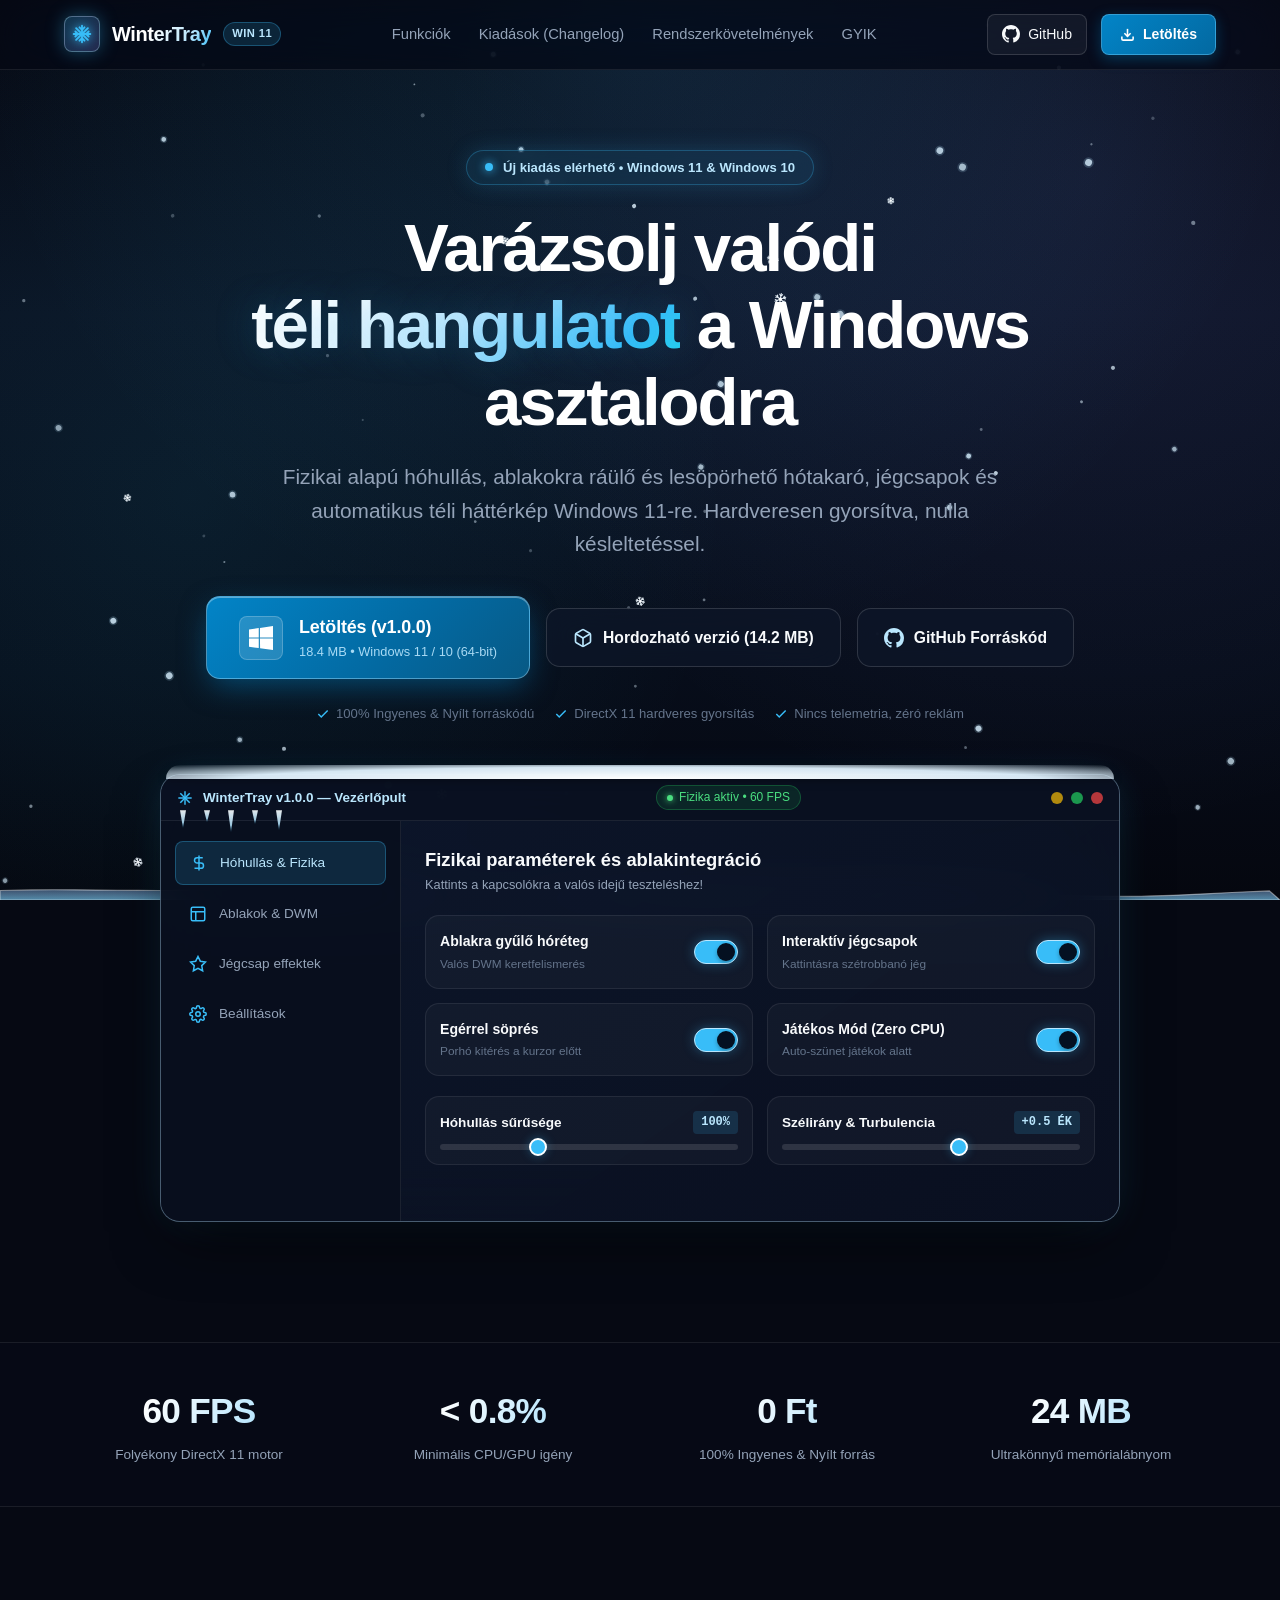
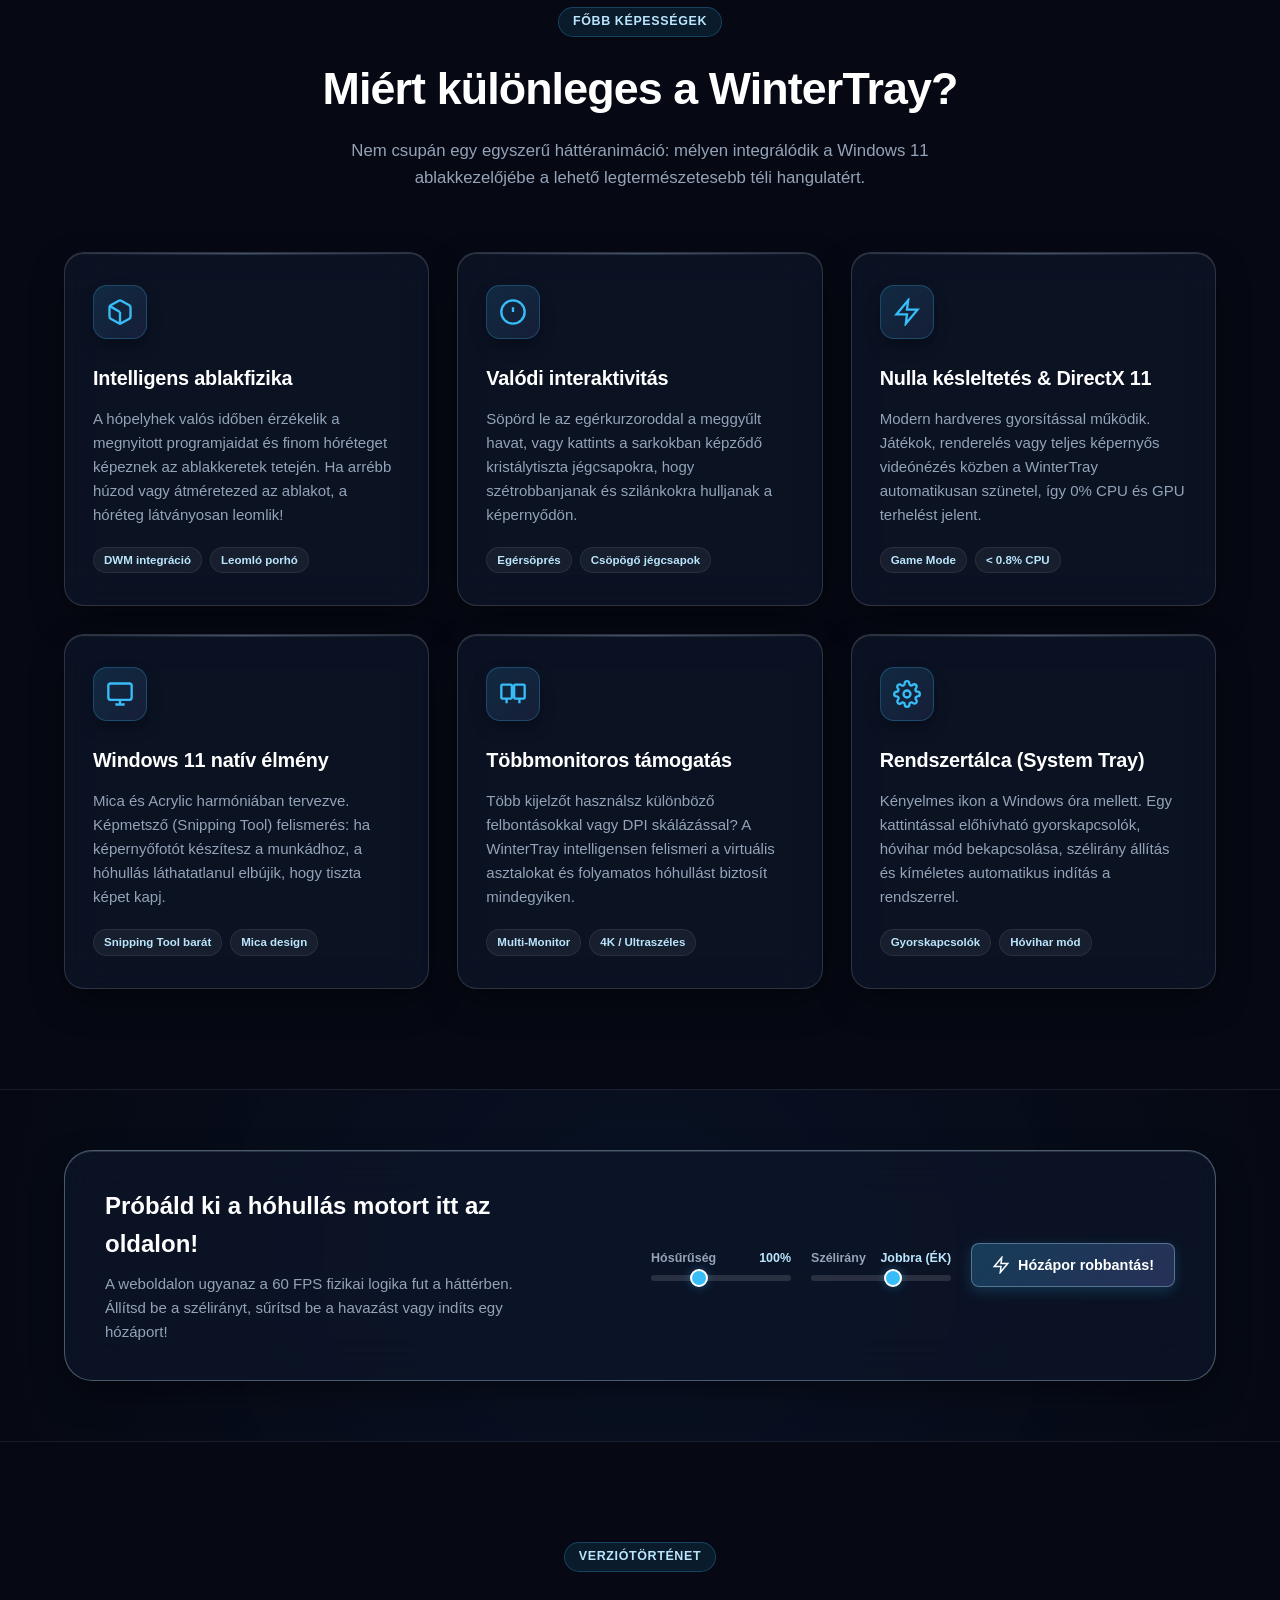
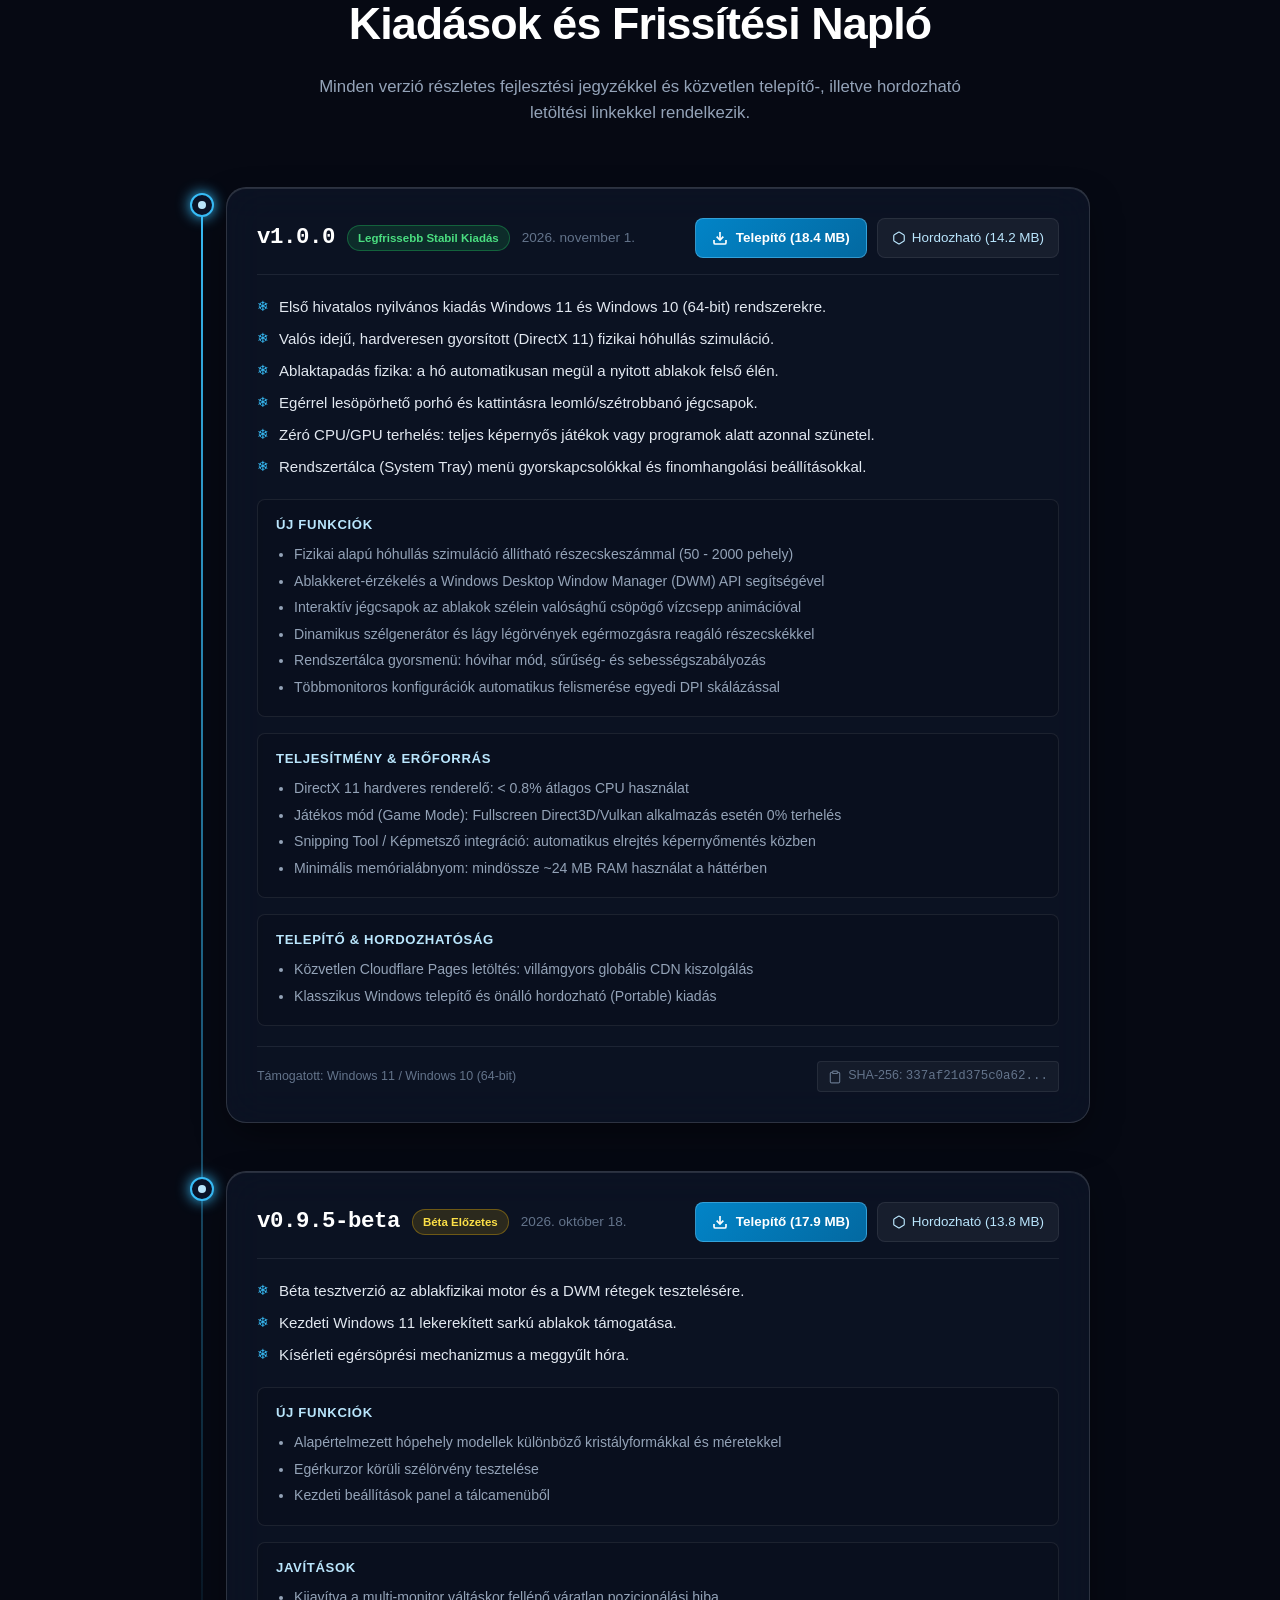
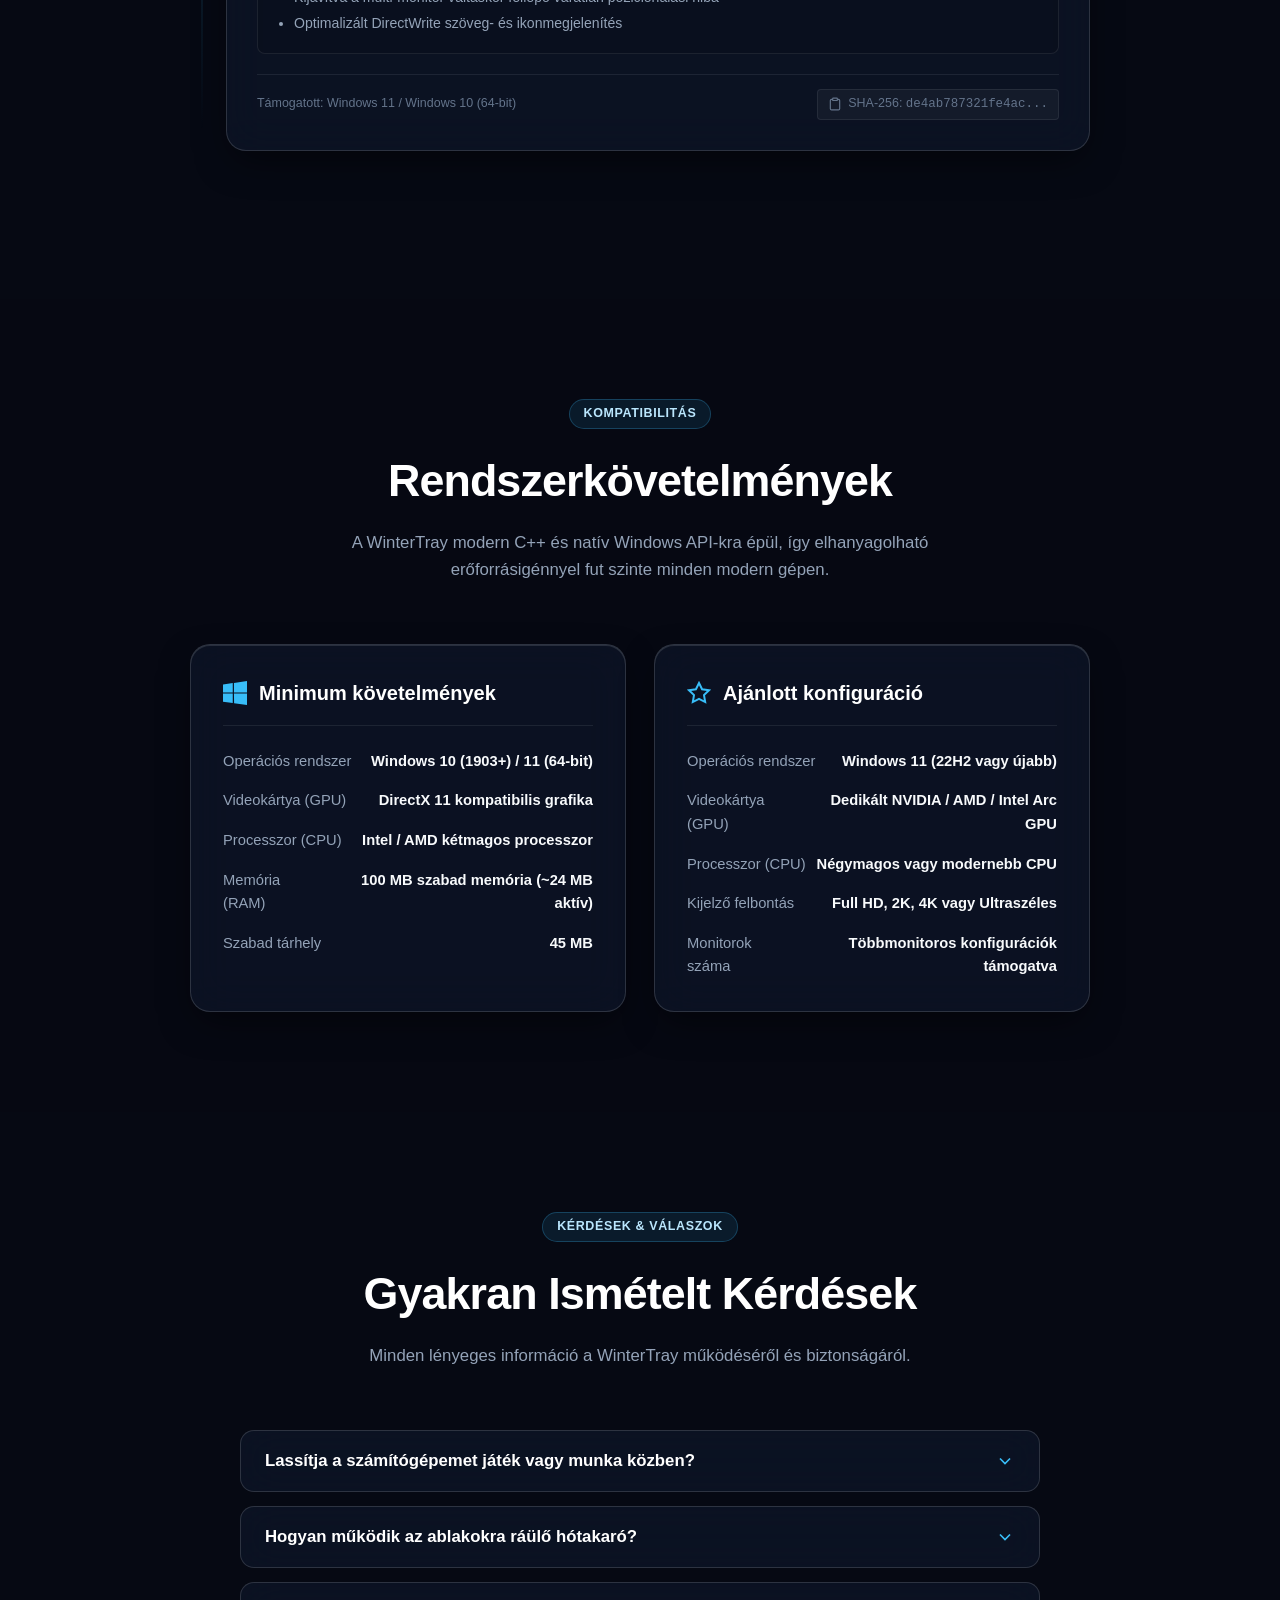
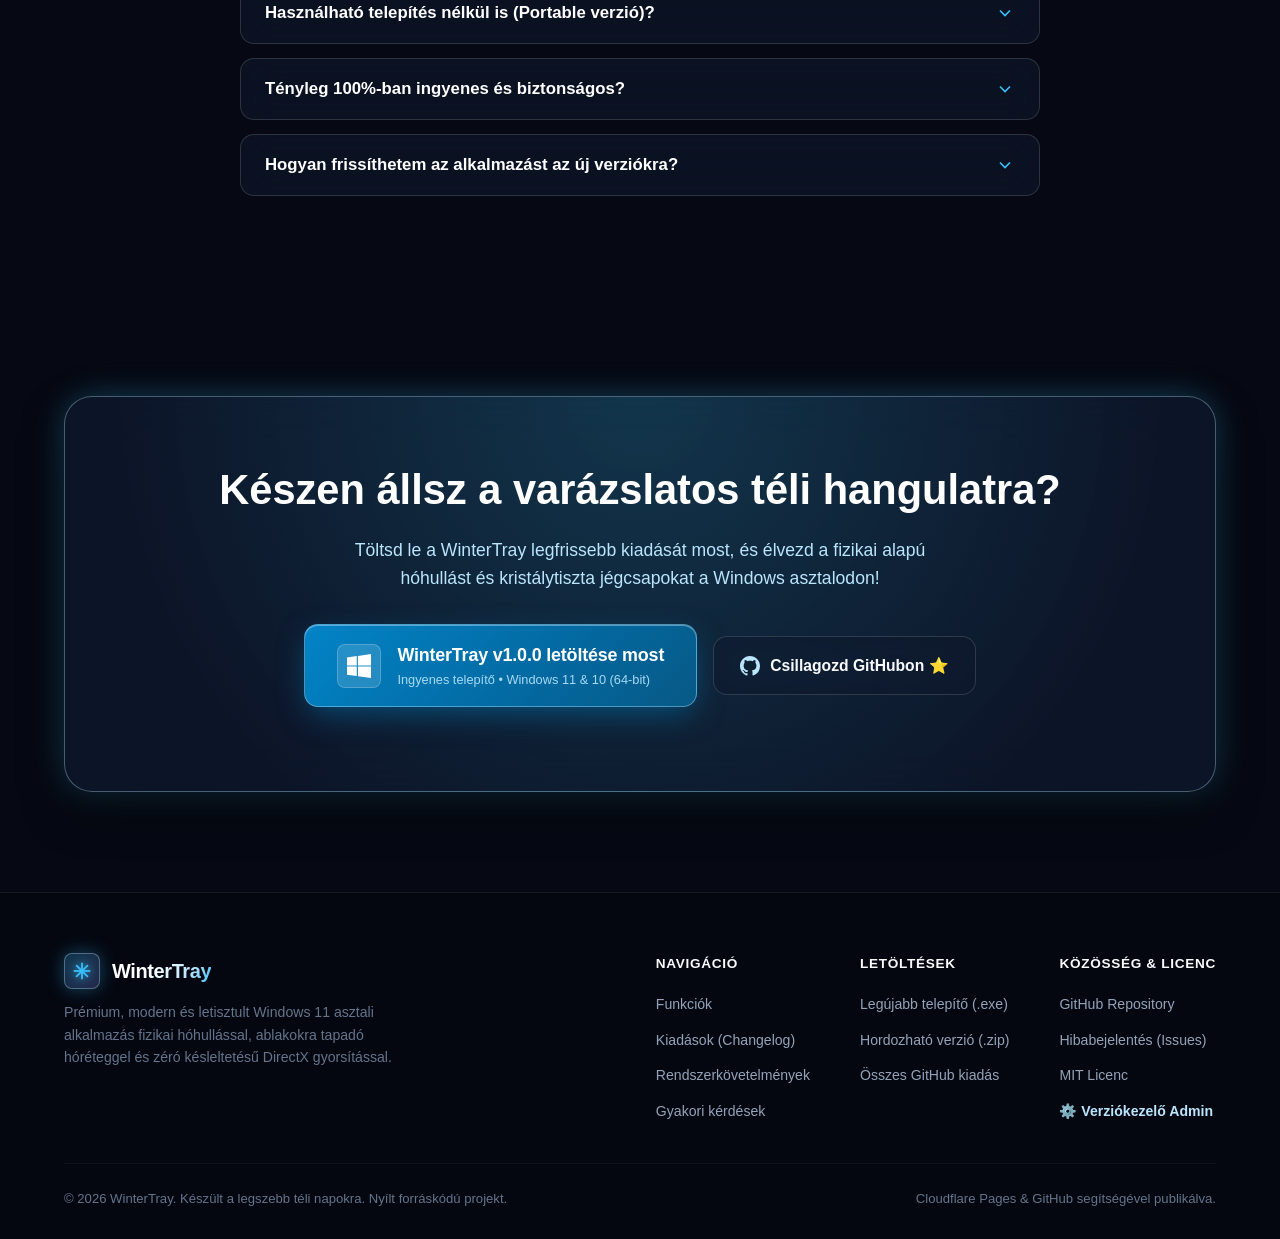
==== commit a473afb6: "Add full visual Admin Dashboard and direct downloads to eliminate 404" ====
--- a/index.html
+++ b/index.html
@@ -113,7 +113,7 @@
 
           <!-- Fő letöltési gombok -->
           <div class="hero-cta-group">
-            <a href="https://github.com/baboy0715/wintertray_web/releases/download/v1.0.0/WinterTray-Setup.exe" id="hero-download-btn" class="btn-primary-download">
+            <a href="./downloads/WinterTray-Setup.exe" id="hero-download-btn" class="btn-primary-download" download>
               <div class="download-icon-box">
                 <!-- Windows Logo -->
                 <svg viewBox="0 0 24 24" fill="currentColor">
@@ -126,7 +126,7 @@
               </div>
             </a>
 
-            <a href="https://github.com/baboy0715/wintertray_web/releases/download/v1.0.0/WinterTray-Portable.zip" id="hero-portable-btn" class="btn-secondary" title="Nem igényel telepítést, hordozható ZIP archívum">
+            <a href="./downloads/WinterTray-Portable.zip" id="hero-portable-btn" class="btn-secondary" title="Nem igényel telepítést, hordozható ZIP archívum" download>
               <svg viewBox="0 0 24 24" fill="none" stroke="currentColor" stroke-width="2">
                 <path d="M21 16V8a2 2 0 0 0-1-1.73l-7-4a2 2 0 0 0-2 0l-7 4A2 2 0 0 0 3 8v8a2 2 0 0 0 1 1.73l7 4a2 2 0 0 0 2 0l7-4A2 2 0 0 0 21 16z"></path>
                 <polyline points="3.27 6.96 12 12.01 20.73 6.96"></polyline>
@@ -768,6 +768,7 @@
                 <li><a href="https://github.com/baboy0715/wintertray_web" target="_blank" rel="noopener">GitHub Repository</a></li>
                 <li><a href="https://github.com/baboy0715/wintertray_web/issues" target="_blank" rel="noopener">Hibabejelentés (Issues)</a></li>
                 <li><a href="https://github.com/baboy0715/wintertray_web/blob/main/LICENSE" target="_blank" rel="noopener">MIT Licenc</a></li>
+                <li><a href="admin.html" style="color: var(--ice-light); font-weight: 600;">⚙️ Verziókezelő Admin</a></li>
               </ul>
             </div>
           </div>
